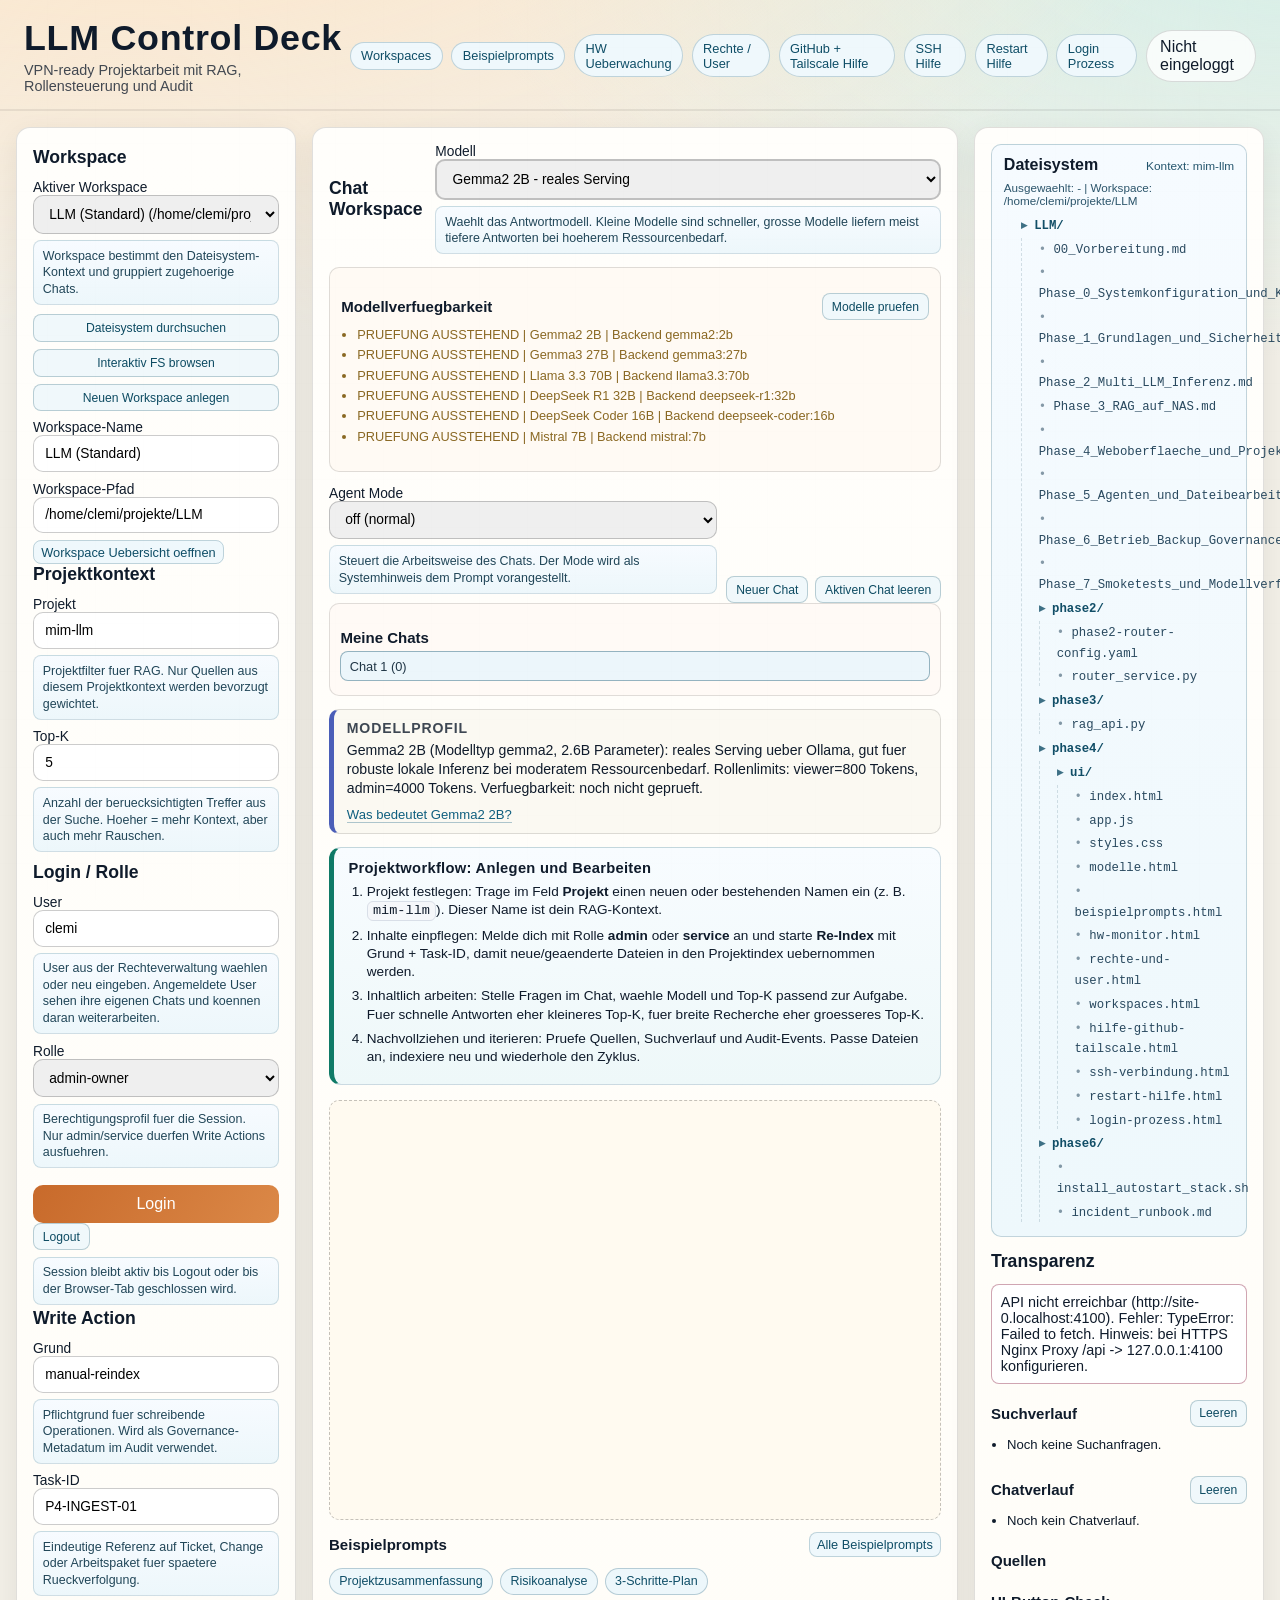
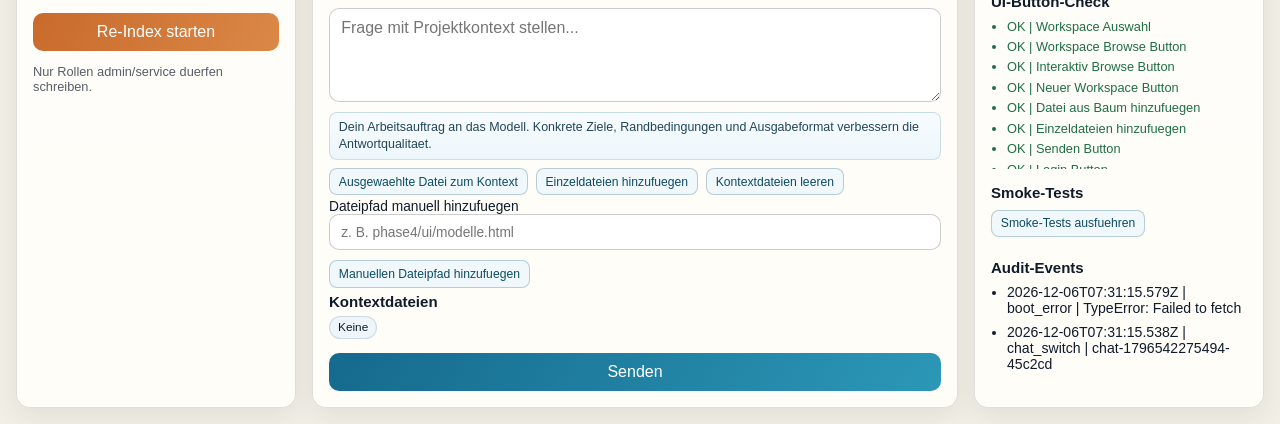
==== phase4/ui/index.html @ f9fbb041 "Add live model availability UI, alternatives, and phase7 smoke tests" ====
<!doctype html>
<html lang="de">
<head>
  <meta charset="UTF-8" />
  <meta name="viewport" content="width=device-width, initial-scale=1.0" />
  <title>LLM Control Deck</title>
  <link rel="stylesheet" href="styles.css" />
</head>
<body>
  <div class="bg"></div>
  <header class="topbar">
    <div>
      <h1>LLM Control Deck</h1>
      <p class="subtitle">VPN-ready Projektarbeit mit RAG, Rollensteuerung und Audit</p>
    </div>
    <div class="topbarActions">
      <a class="topLink" href="workspaces.html" target="_blank" rel="noopener noreferrer">Workspaces</a>
      <a class="topLink" href="beispielprompts.html" target="_blank" rel="noopener noreferrer">Beispielprompts</a>
      <a class="topLink" href="hw-monitor.html" target="_blank" rel="noopener noreferrer">HW Ueberwachung</a>
      <a class="topLink" href="rechte-und-user.html" target="_blank" rel="noopener noreferrer">Rechte / User</a>
      <a class="topLink" href="hilfe-github-tailscale.html" target="_blank" rel="noopener noreferrer">GitHub + Tailscale Hilfe</a>
      <a class="topLink" href="ssh-verbindung.html" target="_blank" rel="noopener noreferrer">SSH Hilfe</a>
      <a class="topLink" href="restart-hilfe.html" target="_blank" rel="noopener noreferrer">Restart Hilfe</a>
      <a class="topLink" href="login-prozess.html" target="_blank" rel="noopener noreferrer">Login Prozess</a>
      <div id="sessionBadge" class="badge">Nicht eingeloggt</div>
    </div>
  </header>

  <main class="layout">
    <aside class="panel nav">
      <h2>Workspace</h2>
      <label>Aktiver Workspace
        <select id="workspaceSelect"></select>
        <p class="fieldHelp">Workspace bestimmt den Dateisystem-Kontext und gruppiert zugehoerige Chats.</p>
      </label>
      <div class="workspaceTools">
        <button id="browseWorkspaceBtn" class="ghostBtn" type="button">Dateisystem durchsuchen</button>
        <button id="browseWorkspaceInteractiveBtn" class="ghostBtn" type="button">Interaktiv FS browsen</button>
        <button id="newWorkspaceBtn" class="ghostBtn" type="button">Neuen Workspace anlegen</button>
      </div>
      <label>Workspace-Name
        <input id="workspaceNameInput" placeholder="z. B. LLM Projekt A" />
      </label>
      <label>Workspace-Pfad
        <input id="workspacePathInput" placeholder="z. B. /home/clemi/projekte/LLM" />
      </label>
      <input id="workspaceDirInput" type="file" webkitdirectory directory multiple hidden />
      <a class="topLink inline" href="workspaces.html" target="_blank" rel="noopener noreferrer">Workspace Uebersicht oeffnen</a>

      <h2>Projektkontext</h2>
      <label>Projekt
        <input id="projectInput" value="mim-llm" />
        <p class="fieldHelp">Projektfilter fuer RAG. Nur Quellen aus diesem Projektkontext werden bevorzugt gewichtet.</p>
      </label>
      <label>Top-K
        <input id="topKInput" type="number" min="1" max="20" value="5" />
        <p class="fieldHelp">Anzahl der beruecksichtigten Treffer aus der Suche. Hoeher = mehr Kontext, aber auch mehr Rauschen.</p>
      </label>

      <h2>Login / Rolle</h2>
      <label>User
        <input id="userInput" list="userSuggestions" placeholder="z. B. clemi" value="clemi" />
        <datalist id="userSuggestions"></datalist>
        <p class="fieldHelp">User aus der Rechteverwaltung waehlen oder neu eingeben. Angemeldete User sehen ihre eigenen Chats und koennen daran weiterarbeiten.</p>
      </label>
      <label>Rolle
        <select id="roleInput">
          <option value="admin">admin-owner</option>
          <option value="service">service-context</option>
          <option value="reviewer">review-only</option>
        </select>
        <p class="fieldHelp">Berechtigungsprofil fuer die Session. Nur admin/service duerfen Write Actions ausfuehren.</p>
      </label>
      <button id="loginBtn">Login</button>
      <button id="logoutBtn" class="ghostBtn" type="button">Logout</button>
      <p class="fieldHelp">Session bleibt aktiv bis Logout oder bis der Browser-Tab geschlossen wird.</p>

      <h2>Write Action</h2>
      <label>Grund
        <input id="reasonInput" placeholder="Warum wird geschrieben?" value="manual-reindex" />
        <p class="fieldHelp">Pflichtgrund fuer schreibende Operationen. Wird als Governance-Metadatum im Audit verwendet.</p>
      </label>
      <label>Task-ID
        <input id="taskInput" placeholder="z. B. P4-INGEST-01" value="P4-INGEST-01" />
        <p class="fieldHelp">Eindeutige Referenz auf Ticket, Change oder Arbeitspaket fuer spaetere Rueckverfolgung.</p>
      </label>
      <button id="reindexBtn">Re-Index starten</button>
      <p class="hint">Nur Rollen admin/service duerfen schreiben.</p>
    </aside>

    <section class="panel chat">
      <div class="chatHead">
        <h2>Chat Workspace</h2>
        <label>Modell
          <select id="modelInput">
            <option value="gemma2-2b">Gemma2 2B - reales Serving</option>
            <option value="gemma3-27b">Gemma3 27B - komplexes Reasoning</option>
            <option value="llama3.3-70b">Llama 3.3 70B - grossmodell</option>
            <option value="deepseek-r1-32b">DeepSeek R1 32B - reasoning</option>
            <option value="deepseek-coder-16b">DeepSeek Coder 16B - coding</option>
            <option value="mistral-7b">Mistral 7B - schnell universal</option>
          </select>
          <p class="fieldHelp">Waehlt das Antwortmodell. Kleine Modelle sind schneller, grosse Modelle liefern meist tiefere Antworten bei hoeherem Ressourcenbedarf.</p>
        </label>
      </div>

      <section class="modelAvailability" aria-label="Modellverfuegbarkeit">
        <div class="historyHead">
          <h3>Modellverfuegbarkeit</h3>
          <button id="checkModelsBtn" class="ghostBtn" type="button">Modelle pruefen</button>
        </div>
        <ul id="modelHealthList" class="healthList"></ul>
      </section>

      <div class="chatControlGrid">
        <label>Agent Mode
          <select id="agentModeInput">
            <option value="off">off (normal)</option>
            <option value="planner">planner (strukturierte Plaene)</option>
            <option value="coder">coder (Codefokus)</option>
            <option value="reviewer">reviewer (Risiken und Checks)</option>
          </select>
          <p class="fieldHelp">Steuert die Arbeitsweise des Chats. Der Mode wird als Systemhinweis dem Prompt vorangestellt.</p>
        </label>
        <div class="chatSessionTools">
          <button id="newChatBtn" class="ghostBtn" type="button">Neuer Chat</button>
          <button id="clearActiveChatBtn" class="ghostBtn" type="button">Aktiven Chat leeren</button>
        </div>
      </div>

      <section class="chatSessionsPanel" aria-label="Chats">
        <div class="historyHead">
          <h3>Meine Chats</h3>
        </div>
        <ul id="chatSessionsList" class="chatSessions"></ul>
      </section>

      <section id="modelInfo" class="modelInfo gemma2" aria-live="polite">
        <h3>Modellprofil</h3>
        <p id="modelDesc"></p>
        <a id="modelExplainLink" class="modelLink" href="modelle.html#gemma2-2b" target="_blank" rel="noopener noreferrer">Was bedeutet dieses Modell?</a>
      </section>

      <section class="workflowGuide" aria-label="Projektworkflow">
        <h3>Projektworkflow: Anlegen und Bearbeiten</h3>
        <ol>
          <li>
            Projekt festlegen: Trage im Feld <strong>Projekt</strong> einen neuen oder bestehenden Namen ein (z. B. <span class="monoInline">mim-llm</span>). Dieser Name ist dein RAG-Kontext.
          </li>
          <li>
            Inhalte einpflegen: Melde dich mit Rolle <strong>admin</strong> oder <strong>service</strong> an und starte <strong>Re-Index</strong> mit Grund + Task-ID, damit neue/geaenderte Dateien in den Projektindex uebernommen werden.
          </li>
          <li>
            Inhaltlich arbeiten: Stelle Fragen im Chat, waehle Modell und Top-K passend zur Aufgabe. Fuer schnelle Antworten eher kleineres Top-K, fuer breite Recherche eher groesseres Top-K.
          </li>
          <li>
            Nachvollziehen und iterieren: Pruefe Quellen, Suchverlauf und Audit-Events. Passe Dateien an, indexiere neu und wiederhole den Zyklus.
          </li>
        </ol>
      </section>

      <div id="messages" class="messages"></div>

      <div class="promptExamplesHead">
        <h3>Beispielprompts</h3>
        <a class="topLink inline" href="beispielprompts.html" target="_blank" rel="noopener noreferrer">Alle Beispielprompts</a>
      </div>

      <div class="promptExamples" aria-label="Beispielprompts">
        <button class="promptChip" type="button" data-prompt="Fasse die wichtigsten Punkte im Projekt mim-llm in 5 Stichpunkten zusammen.">Projektzusammenfassung</button>
        <button class="promptChip" type="button" data-prompt="Welche Risiken siehst du im aktuellen Setup und was sollte zuerst gehaertet werden?">Risikoanalyse</button>
        <button class="promptChip" type="button" data-prompt="Erstelle einen konkreten 3-Schritte-Plan fuer die naechste Umsetzungsetappe.">3-Schritte-Plan</button>
      </div>

      <div class="composer">
        <textarea id="promptInput" rows="4" placeholder="Frage mit Projektkontext stellen..."></textarea>
        <p class="fieldHelp">Dein Arbeitsauftrag an das Modell. Konkrete Ziele, Randbedingungen und Ausgabeformat verbessern die Antwortqualitaet.</p>
        <div class="contextTools">
          <button id="addSelectedFileBtn" class="ghostBtn" type="button">Ausgewaehlte Datei zum Kontext</button>
          <button id="addLocalFilesBtn" class="ghostBtn" type="button">Einzeldateien hinzufuegen</button>
          <button id="clearContextFilesBtn" class="ghostBtn" type="button">Kontextdateien leeren</button>
        </div>
        <label>Dateipfad manuell hinzufuegen
          <input id="manualContextPathInput" placeholder="z. B. phase4/ui/modelle.html" />
        </label>
        <button id="addManualContextPathBtn" class="ghostBtn" type="button">Manuellen Dateipfad hinzufuegen</button>
        <input id="contextFileInput" type="file" multiple hidden />
        <div class="contextFilesWrap">
          <h3>Kontextdateien</h3>
          <ul id="contextFilesList" class="contextFiles"></ul>
        </div>
        <button id="sendBtn">Senden</button>
      </div>
    </section>

    <aside class="panel transparency">
      <section class="fsPanel" aria-label="Dateisystemstruktur">
        <div class="fsHead">
          <h2>Dateisystem</h2>
          <p id="fsProjectLabel" class="fsProjectLabel">Kontext: mim-llm</p>
        </div>
        <p id="fsSelectedPath" class="fsSelectedPath">Ausgewaehlt: -</p>
        <ul id="fsTree" class="fsTree"></ul>
      </section>

      <h2>Transparenz</h2>
      <div id="statusBox" class="status">Bereit</div>

      <div class="historyHead">
        <h3>Suchverlauf</h3>
        <button id="clearHistoryBtn" class="ghostBtn" type="button">Leeren</button>
      </div>
      <ul id="historyList" class="history"></ul>

      <div class="historyHead">
        <h3>Chatverlauf</h3>
        <button id="clearChatHistoryBtn" class="ghostBtn" type="button">Leeren</button>
      </div>
      <ul id="chatHistoryList" class="history"></ul>

      <h3>Quellen</h3>
      <ul id="sourcesList" class="sources"></ul>
      <h3>UI-Button-Check</h3>
      <ul id="uiHealthList" class="healthList"></ul>
      <h3>Smoke-Tests</h3>
      <button id="runSmokeTestsBtn" class="ghostBtn" type="button">Smoke-Tests ausfuehren</button>
      <ul id="smokeTestList" class="healthList"></ul>
      <h3>Audit-Events</h3>
      <ul id="auditList" class="audit"></ul>
    </aside>
  </main>

  <script src="app.js"></script>
</body>
</html>
---- phase4/ui/styles.css ----
:root {
  --ink: #0f1b2b;
  --paper: #f2efe7;
  --panel: #fffdf8;
  --accent: #c86a2b;
  --accent-2: #2b7a62;
  --warn: #8b1e3f;
  --focus: #26759f;
}
* { box-sizing: border-box; }
body {
  margin: 0;
  font-family: "Space Grotesk", "IBM Plex Sans", "Segoe UI", sans-serif;
  color: var(--ink);
  background: radial-gradient(1100px 540px at 10% -10%, #ffe5c6, transparent),
              radial-gradient(820px 440px at 100% -4%, #d5efe8, transparent),
              var(--paper);
}
.bg {
  position: fixed;
  inset: 0;
  pointer-events: none;
  opacity: 0.32;
  background-image:
    linear-gradient(90deg, transparent 0, transparent 47px, #00000008 48px),
    linear-gradient(transparent 0, transparent 47px, #00000008 48px);
  background-size: 48px 48px;
}
.topbar {
  display: flex;
  justify-content: space-between;
  align-items: center;
  padding: 1.1rem 1.5rem .95rem;
  border-bottom: 2px solid #00000012;
}
.topbar h1 {
  margin: 0;
  font-weight: 800;
  letter-spacing: 0.02em;
  font-size: clamp(1.6rem, 2.8vw, 2.25rem);
}
.subtitle {
  margin: .2rem 0 0;
  opacity: .78;
  font-size: .9rem;
}
.badge {
  background: #ffffffc7;
  backdrop-filter: blur(4px);
  border: 1px solid #00000022;
  border-radius: 999px;
  padding: .45rem .85rem;
}
.topbarActions {
  display: flex;
  align-items: center;
  gap: .55rem;
}
.topLink {
  text-decoration: none;
  border: 1px solid #0f4e6738;
  border-radius: 999px;
  padding: .35rem .65rem;
  font-size: .8rem;
  color: #0f4e67;
  background: #eff8fc;
}
.topLink.inline {
  border-radius: 8px;
  padding: .22rem .45rem;
}
.topLink:hover { filter: brightness(1.05); }
.layout {
  display: grid;
  grid-template-columns: 280px 1fr 290px;
  gap: 1rem;
  padding: 1rem;
}
.panel {
  background: linear-gradient(180deg, #fffefb 0%, var(--panel) 90%);
  border: 1px solid #0000001f;
  border-radius: 14px;
  padding: 1rem;
  box-shadow: 0 8px 28px #00000012;
}
h2 { margin-top: .2rem; margin-bottom: .75rem; font-size: 1.1rem; }
h3 { margin-top: .95rem; margin-bottom: .55rem; font-size: .94rem; }
label { display: block; font-size: .86rem; margin-bottom: .6rem; }
.workspaceTools {
  display: flex;
  gap: .45rem;
  flex-wrap: wrap;
  margin: .35rem 0 .55rem;
}
.workspaceTools .ghostBtn {
  flex: 1;
  min-width: 140px;
}
.fieldHelp {
  margin: .38rem 0 0;
  font-size: .78rem;
  line-height: 1.32;
  color: #214658;
  background: linear-gradient(180deg, #f7fbff 0%, #edf7fb 100%);
  border: 1px solid #0f4e672b;
  border-radius: 8px;
  padding: .42rem .55rem;
}
input, select, textarea, button {
  width: 100%;
  padding: .62rem .7rem;
  border: 1px solid #00000033;
  border-radius: 10px;
  font: inherit;
}
button {
  margin-top: .45rem;
  cursor: pointer;
  color: white;
  background: linear-gradient(120deg, var(--accent), #db8847);
  border: 0;
  transition: transform .15s ease, filter .15s ease;
}
button:hover { transform: translateY(-1px); filter: brightness(1.04); }
.chat #sendBtn {
  background: linear-gradient(120deg, #156a8d, #2c97b7);
}
.chat #sendBtn:hover { filter: brightness(1.06); }

input:focus, select:focus, textarea:focus {
  border-color: var(--focus);
  outline: 2px solid #26759f2a;
}

.hint { font-size: .8rem; opacity: .7; }
.chatHead { display: flex; align-items: center; justify-content: space-between; gap: .8rem; }
.chatControlGrid {
  display: grid;
  grid-template-columns: 1fr auto;
  gap: .6rem;
  align-items: end;
}
.chatSessionTools {
  display: flex;
  gap: .45rem;
}
.chatSessionTools .ghostBtn {
  margin: 0;
}
.chatSessionsPanel {
  margin-bottom: .8rem;
  padding: .55rem .65rem;
  border: 1px solid #0000001f;
  border-radius: 10px;
  background: #fffaf6;
}
.chatSessions {
  list-style: none;
  margin: 0;
  padding: 0;
  max-height: 120px;
  overflow: auto;
}
.chatSessions li {
  margin: .3rem 0;
}
.chatSessionBtn {
  width: 100%;
  text-align: left;
  margin: 0;
  padding: .42rem .52rem;
  border: 1px solid #00000029;
  border-radius: 8px;
  background: #ffffff;
  color: #203646;
  font-size: .8rem;
}
.chatSessionBtn.active {
  border-color: #0f4e6766;
  background: #ecf6fb;
}
.chatSessionBtn .meta {
  display: inline-block;
  margin-left: .4rem;
  opacity: .7;
}

.modelInfo {
  border-radius: 10px;
  border: 1px solid #0000001f;
  background: #fbf9f2;
  padding: .65rem .8rem;
  margin-bottom: .8rem;
  border-left-width: 5px;
}
.modelInfo h3 {
  margin: 0 0 .3rem;
  font-size: .88rem;
  text-transform: uppercase;
  letter-spacing: .06em;
  opacity: .8;
}
.modelInfo p {
  margin: 0;
  font-size: .88rem;
  line-height: 1.35;
}
.modelLink {
  display: inline-block;
  margin-top: .55rem;
  color: #0f5f7f;
  font-size: .82rem;
  text-decoration: none;
  border-bottom: 1px solid #0f5f7f55;
}
.modelLink:hover { filter: brightness(1.1); }
.modelInfo.gemma2 { border-left-color: #4a5eb8; }
.modelInfo.gemma3 { border-left-color: #0f7a67; }
.modelInfo.llama33 { border-left-color: #a8561f; }
.modelInfo.deepseekr1 { border-left-color: #8a2c6f; }
.modelInfo.deepseekcoder { border-left-color: #145a8d; }
.modelInfo.mistral7b { border-left-color: #1f7d4f; }

.modelAvailability {
  margin: .2rem 0 .85rem;
  padding: .55rem .7rem;
  border: 1px solid #00000020;
  border-radius: 10px;
  background: #fffaf4;
}

#modelInput.modelSelectable {
  border-width: 2px;
}

#modelInput.modelSelectable.modelOk {
  border-color: #1f6e44;
  background: #eef8f1;
}

#modelInput.modelSelectable.modelWarn {
  border-color: #8b1e3f;
  background: #fff3f6;
}

.workflowGuide {
  margin: 0 auto .9rem;
  max-width: 780px;
  border: 1px solid #0f4e6730;
  border-left: 5px solid #0f7a67;
  border-radius: 12px;
  background: linear-gradient(180deg, #f8fcff 0%, #eef8f9 100%);
  padding: .75rem .9rem;
}
.workflowGuide h3 {
  margin: 0 0 .45rem;
  font-size: .92rem;
  letter-spacing: .02em;
}
.workflowGuide ol {
  margin: 0;
  padding-left: 1.15rem;
}
.workflowGuide li {
  margin-bottom: .38rem;
  line-height: 1.34;
  font-size: .85rem;
}
.monoInline {
  font-family: "IBM Plex Mono", Consolas, monospace;
  background: #f5f7fa;
  border: 1px solid #d9dfe8;
  border-radius: 6px;
  padding: .08rem .32rem;
}

.messages {
  min-height: 420px;
  max-height: 60vh;
  overflow: auto;
  border: 1px dashed #0000003a;
  border-radius: 10px;
  padding: .7rem;
  background: #fffaf0;
}
.promptExamples {
  margin-top: .7rem;
  display: flex;
  flex-wrap: wrap;
  gap: .45rem;
}
.promptExamplesHead {
  margin-top: .8rem;
  display: flex;
  align-items: center;
  justify-content: space-between;
  gap: .6rem;
}
.promptExamplesHead h3 {
  margin: 0;
}
.promptChip {
  width: auto;
  margin-top: 0;
  padding: .35rem .58rem;
  font-size: .78rem;
  border-radius: 999px;
  color: #0f4e67;
  background: #edf7fb;
  border: 1px solid #0f4e6740;
}
.promptChip:hover {
  transform: translateY(-1px);
  filter: brightness(1.03);
}
.msg { padding: .65rem .75rem; margin-bottom: .6rem; border-radius: 10px; }
.msg.user { background: #f1e4d2; border-left: 4px solid var(--accent); }
.msg.bot { background: #ddf0e7; border-left: 4px solid var(--accent-2); }
.composer { margin-top: .8rem; }
.contextTools {
  display: flex;
  gap: .5rem;
  margin: .5rem 0 .2rem;
}
.contextTools .ghostBtn {
  margin: 0;
}
.contextFilesWrap h3 {
  margin: .35rem 0;
}
.contextFiles {
  list-style: none;
  padding: 0;
  margin: 0 0 .45rem;
  display: flex;
  flex-wrap: wrap;
  gap: .35rem;
}
.contextFiles li {
  background: #eef6fb;
  border: 1px solid #0f4e6729;
  border-radius: 999px;
  padding: .22rem .5rem;
  font-size: .74rem;
  display: inline-flex;
  align-items: center;
  gap: .4rem;
}
.contextRemove {
  border: 0;
  background: transparent;
  color: #8b1e3f;
  font-size: .9rem;
  line-height: 1;
  cursor: pointer;
  padding: 0;
  width: auto;
}
.status { font-size: .9rem; padding: .55rem; border-radius: 8px; background: #fff; border: 1px solid #00000022; }
.fsPanel {
  margin-bottom: .9rem;
  padding: .68rem .74rem;
  border: 1px solid #0d4b6238;
  border-radius: 10px;
  background: linear-gradient(180deg, #f6fbff 0%, #eef8fc 100%);
}
.fsHead {
  display: flex;
  justify-content: space-between;
  align-items: baseline;
  gap: .45rem;
}
.fsHead h2 {
  margin: 0;
  font-size: 1rem;
}
.fsProjectLabel {
  margin: 0;
  font-size: .74rem;
  color: #23546c;
}
.fsSelectedPath {
  margin: .42rem 0 .2rem;
  font-size: .73rem;
  color: #2c556b;
}
.fsTree,
.fsTree ul {
  list-style: none;
  margin: .45rem 0 0;
  padding-left: .82rem;
}
.fsTree ul {
  margin-top: .2rem;
  border-left: 1px dashed #2c59722e;
}
.fsTree li {
  margin: .19rem 0;
  padding-left: .24rem;
  line-height: 1.28;
}
.fsNode {
  font-family: "IBM Plex Mono", Consolas, monospace;
  font-size: .77rem;
  cursor: pointer;
}
.fsNode.folder { color: #114e67; font-weight: 600; }
.fsNode.file { color: #29495f; }
.fsNode.selected {
  background: #dff1f7;
  border-radius: 6px;
  padding: .05rem .22rem;
}
.fsNode.folder::before {
  content: '▸ ';
  opacity: .8;
}
.fsNode.file::before {
  content: '• ';
  opacity: .55;
}
.fsTree li.collapsed > ul {
  display: none;
}
.historyHead {
  margin-top: 1rem;
  display: flex;
  justify-content: space-between;
  align-items: center;
  gap: .6rem;
}
.historyHead h3 { margin: 0; }
.ghostBtn {
  width: auto;
  margin-top: 0;
  padding: .36rem .55rem;
  font-size: .76rem;
  color: #0d4b62;
  border: 1px solid #0d4b6240;
  border-radius: 8px;
  background: #f0f8fb;
}
.history {
  margin: .55rem 0 .95rem;
  padding-left: 1rem;
  max-height: 130px;
  overflow: auto;
}
.history li {
  margin-bottom: .45rem;
  font-size: .82rem;
  line-height: 1.3;
}
.sources, .audit { margin: 0; padding-left: 1rem; max-height: 180px; overflow: auto; }
.sources li, .audit li { margin-bottom: .45rem; font-size: .88rem; }
.healthList {
  margin: .4rem 0 .8rem;
  padding-left: 1rem;
  max-height: 150px;
  overflow: auto;
}
.healthList li {
  margin-bottom: .34rem;
  font-size: .8rem;
}
.healthOk {
  color: #1f6e44;
}
.healthWarn {
  color: #8b1e3f;
}

.healthInfo {
  color: #8a6823;
}

@media (max-width: 1100px) {
  .layout {
    grid-template-columns: 1fr;
    grid-template-areas:
      "chat"
      "nav"
      "transparency";
  }
  .chat { grid-area: chat; }
  .nav { grid-area: nav; }
  .transparency { grid-area: transparency; }
  .messages { min-height: 300px; }
  .chatControlGrid { grid-template-columns: 1fr; }
  .chatSessionTools { width: 100%; }
  .contextTools { flex-direction: column; }
}
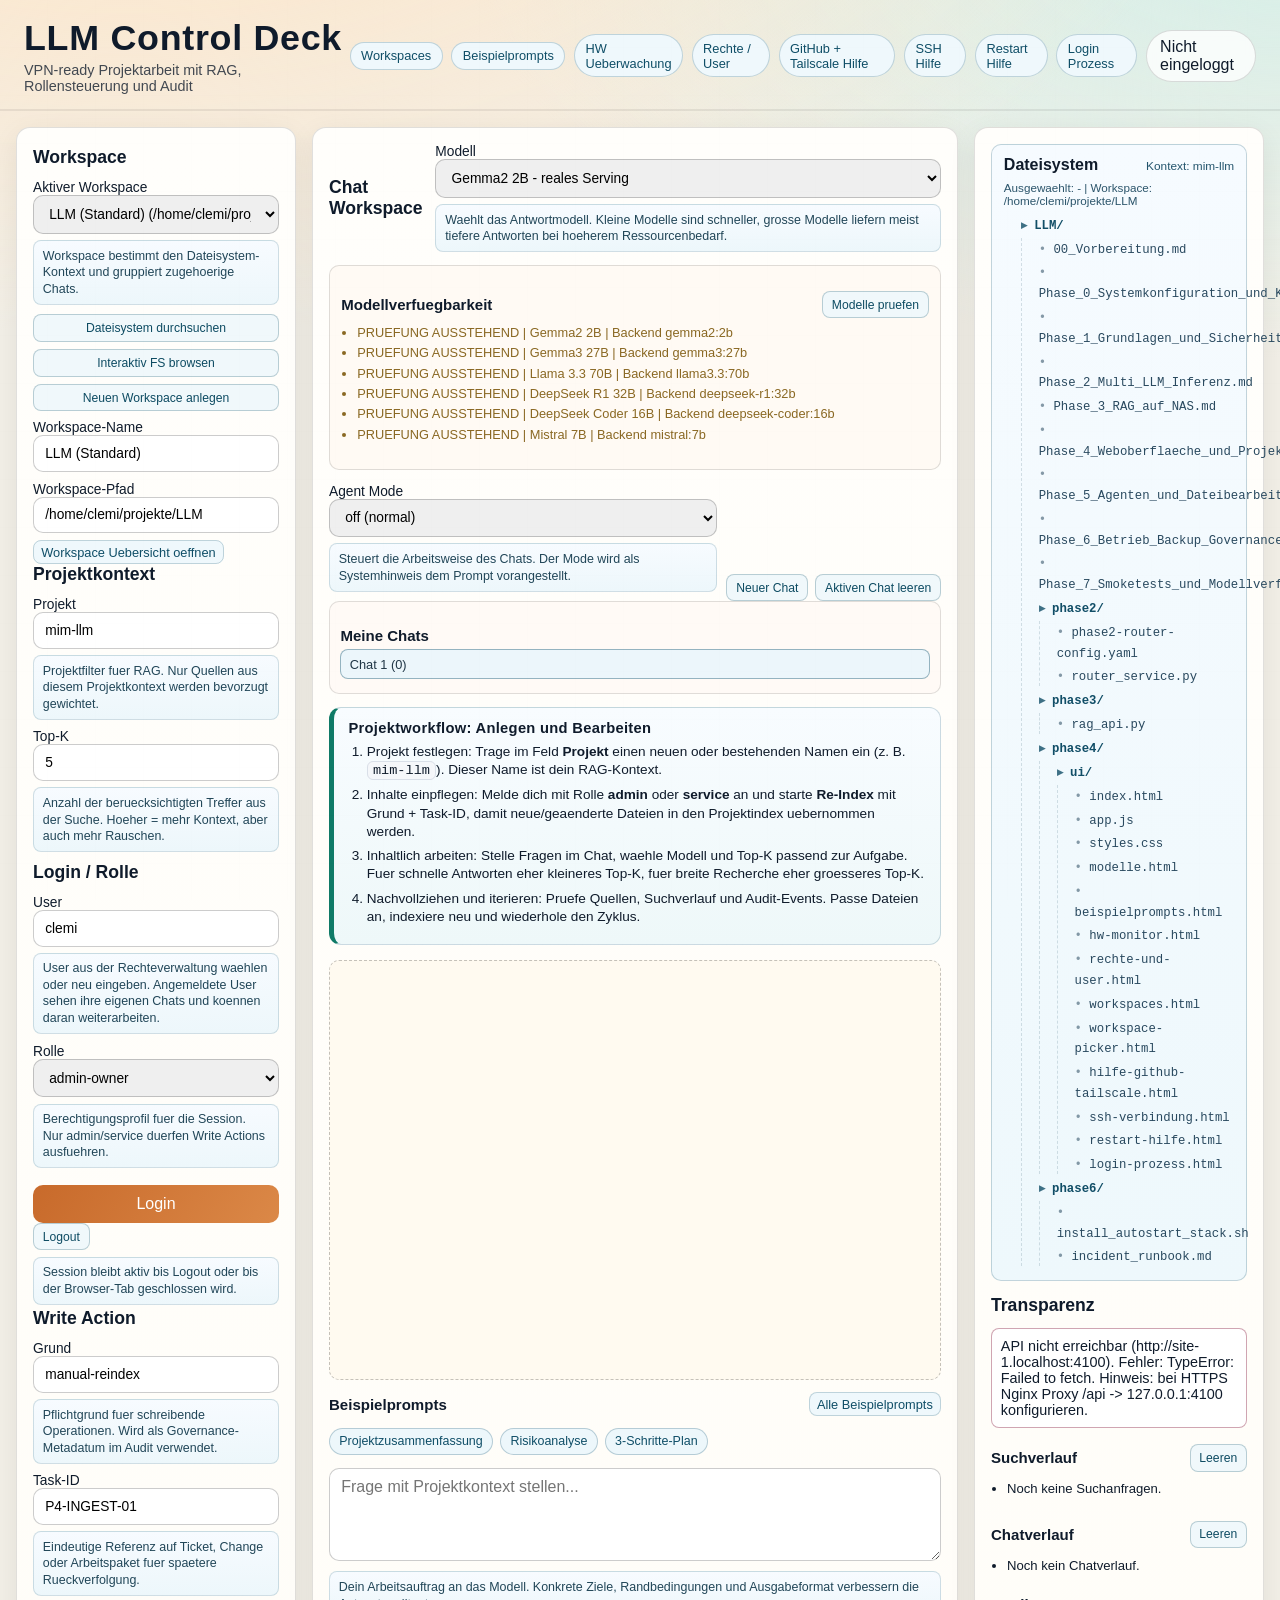
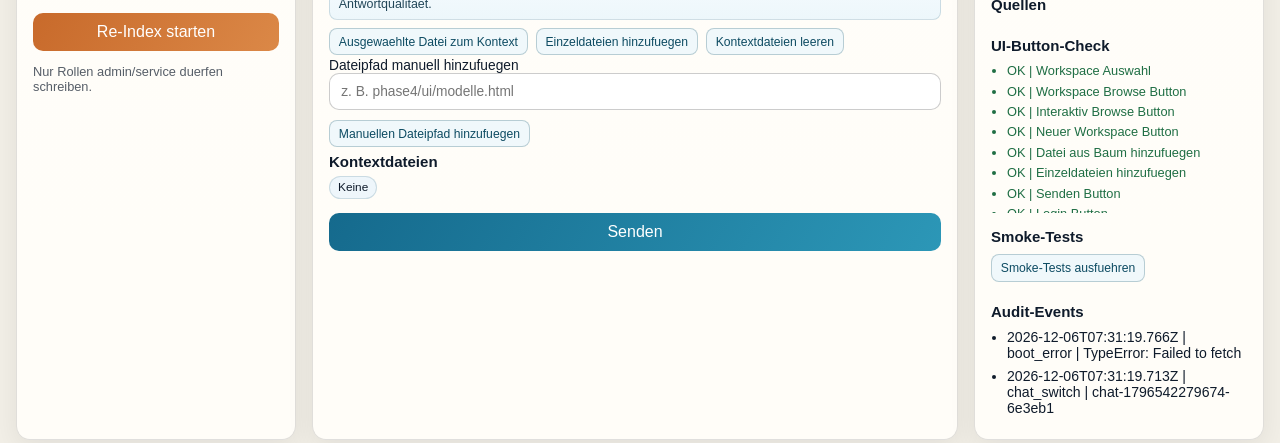
==== commit dd42d30e: "Use popup workspace picker and remove model profile panel" ====
--- a/phase4/ui/index.html
+++ b/phase4/ui/index.html
@@ -135,12 +135,6 @@
         <ul id="chatSessionsList" class="chatSessions"></ul>
       </section>
 
-      <section id="modelInfo" class="modelInfo gemma2" aria-live="polite">
-        <h3>Modellprofil</h3>
-        <p id="modelDesc"></p>
-        <a id="modelExplainLink" class="modelLink" href="modelle.html#gemma2-2b" target="_blank" rel="noopener noreferrer">Was bedeutet dieses Modell?</a>
-      </section>
-
       <section class="workflowGuide" aria-label="Projektworkflow">
         <h3>Projektworkflow: Anlegen und Bearbeiten</h3>
         <ol>
--- a/phase4/ui/styles.css
+++ b/phase4/ui/styles.css
@@ -472,6 +472,17 @@
 
 .healthInfo {
   color: #8a6823;
+}
+
+button.btnTestOk {
+  border: 2px solid #1f6e44 !important;
+  box-shadow: 0 0 0 2px #1f6e4420;
+  background: linear-gradient(120deg, #2f8a56, #45a56c) !important;
+}
+
+button.btnTestFail {
+  border: 2px solid #8b1e3f !important;
+  box-shadow: 0 0 0 2px #8b1e3f20;
 }
 
 @media (max-width: 1100px) {
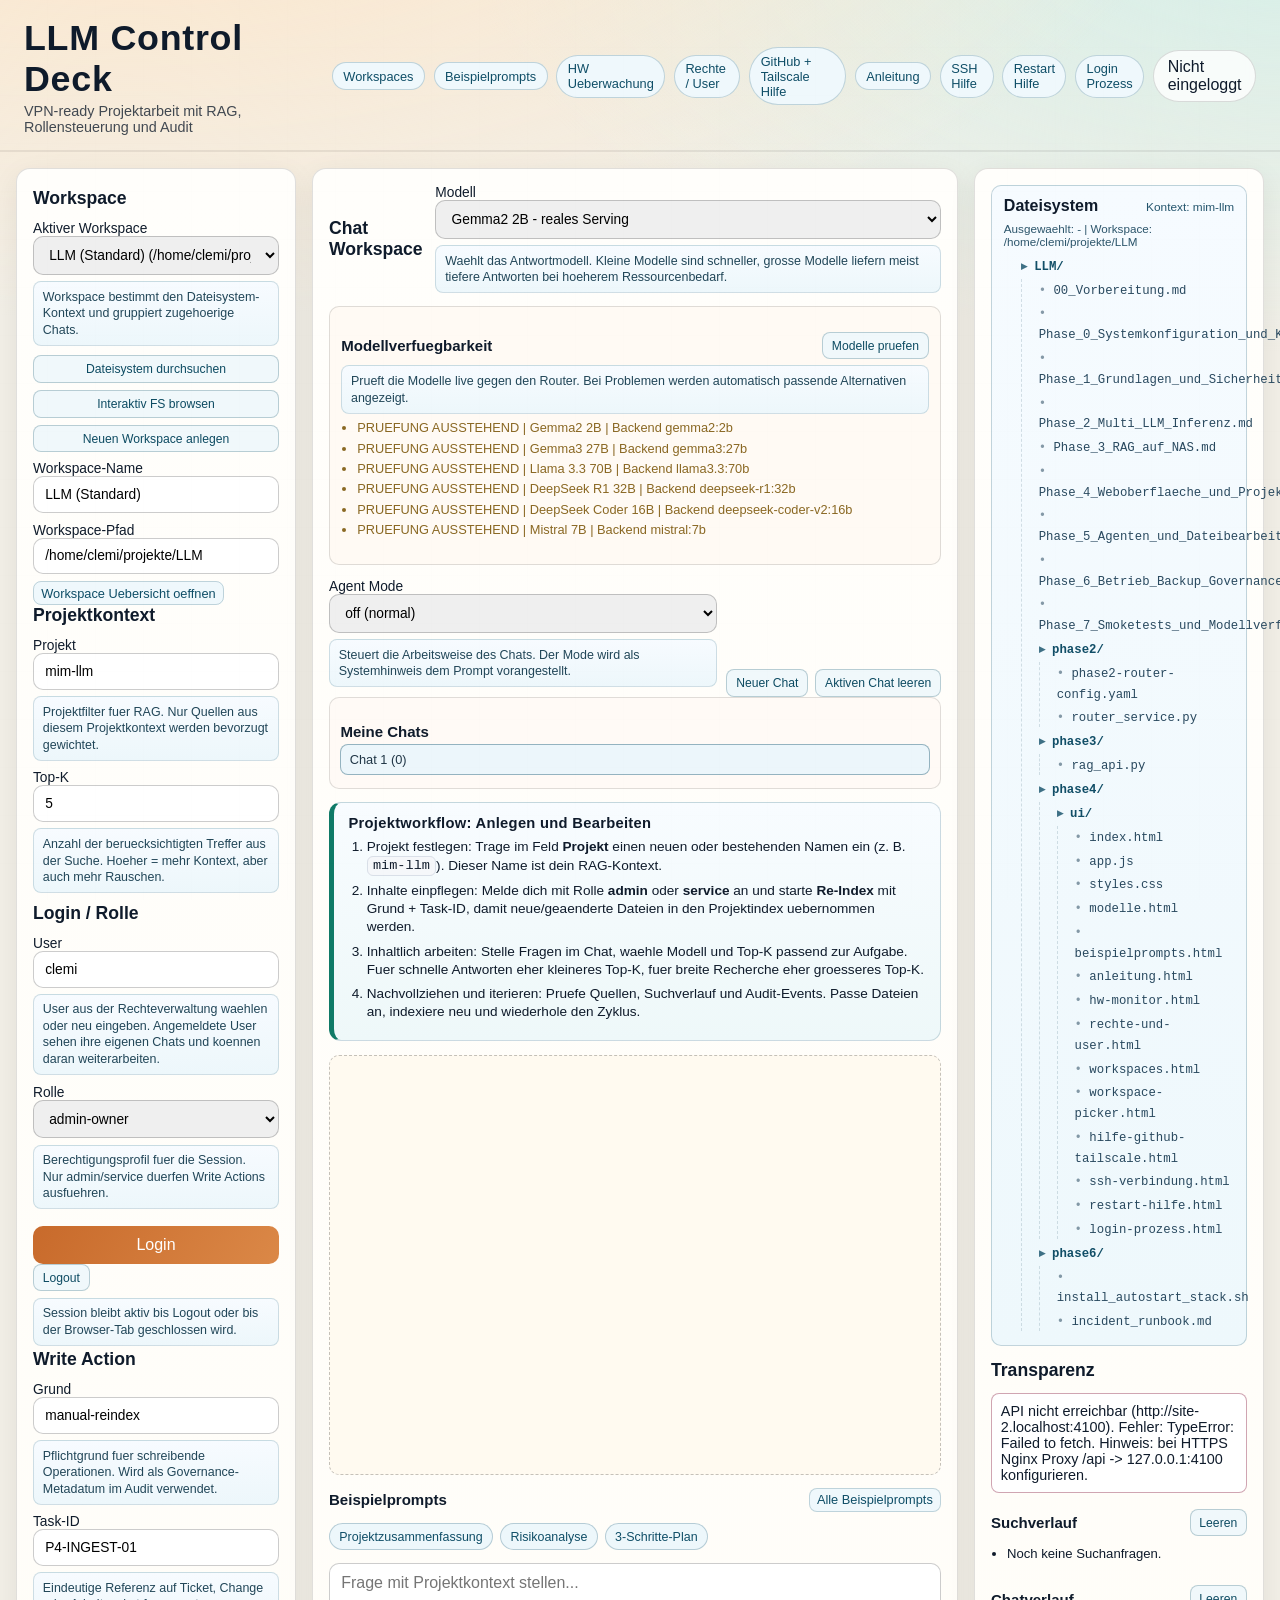
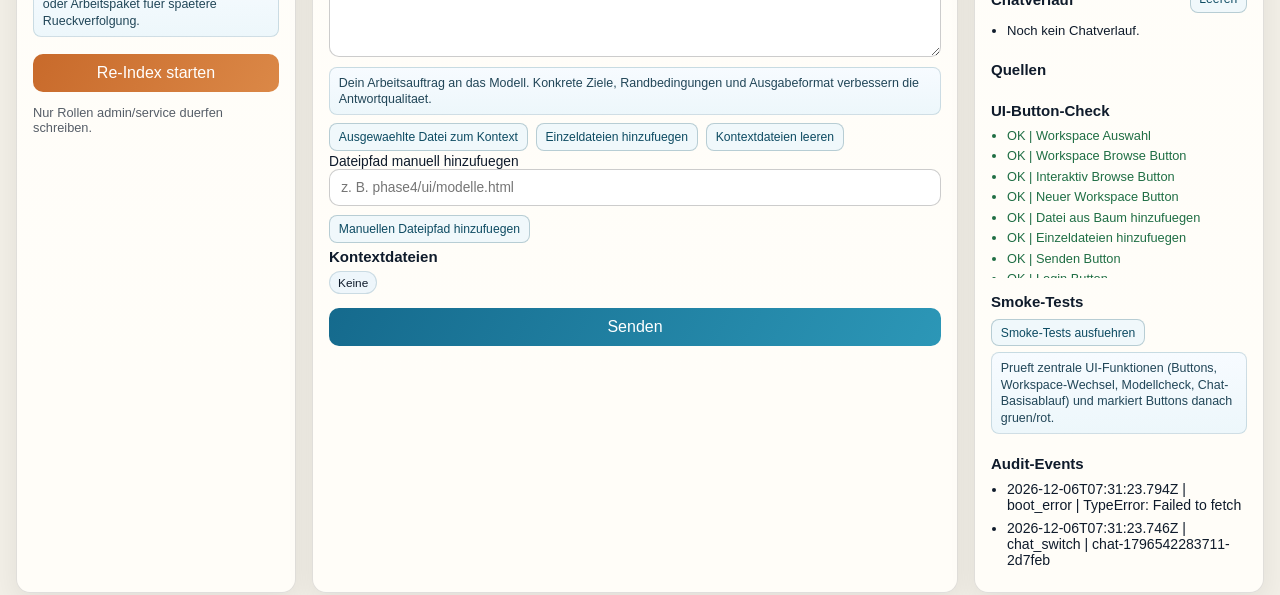
==== commit d5f6e496: "Add guide page and close UI description gaps" ====
--- a/phase4/ui/index.html
+++ b/phase4/ui/index.html
@@ -19,6 +19,7 @@
       <a class="topLink" href="hw-monitor.html" target="_blank" rel="noopener noreferrer">HW Ueberwachung</a>
       <a class="topLink" href="rechte-und-user.html" target="_blank" rel="noopener noreferrer">Rechte / User</a>
       <a class="topLink" href="hilfe-github-tailscale.html" target="_blank" rel="noopener noreferrer">GitHub + Tailscale Hilfe</a>
+      <a class="topLink" href="anleitung.html" target="_blank" rel="noopener noreferrer">Anleitung</a>
       <a class="topLink" href="ssh-verbindung.html" target="_blank" rel="noopener noreferrer">SSH Hilfe</a>
       <a class="topLink" href="restart-hilfe.html" target="_blank" rel="noopener noreferrer">Restart Hilfe</a>
       <a class="topLink" href="login-prozess.html" target="_blank" rel="noopener noreferrer">Login Prozess</a>
@@ -109,6 +110,7 @@
           <h3>Modellverfuegbarkeit</h3>
           <button id="checkModelsBtn" class="ghostBtn" type="button">Modelle pruefen</button>
         </div>
+        <p class="fieldHelp">Prueft die Modelle live gegen den Router. Bei Problemen werden automatisch passende Alternativen angezeigt.</p>
         <ul id="modelHealthList" class="healthList"></ul>
       </section>
 
@@ -218,6 +220,7 @@
       <ul id="uiHealthList" class="healthList"></ul>
       <h3>Smoke-Tests</h3>
       <button id="runSmokeTestsBtn" class="ghostBtn" type="button">Smoke-Tests ausfuehren</button>
+      <p class="fieldHelp">Prueft zentrale UI-Funktionen (Buttons, Workspace-Wechsel, Modellcheck, Chat-Basisablauf) und markiert Buttons danach gruen/rot.</p>
       <ul id="smokeTestList" class="healthList"></ul>
       <h3>Audit-Events</h3>
       <ul id="auditList" class="audit"></ul>
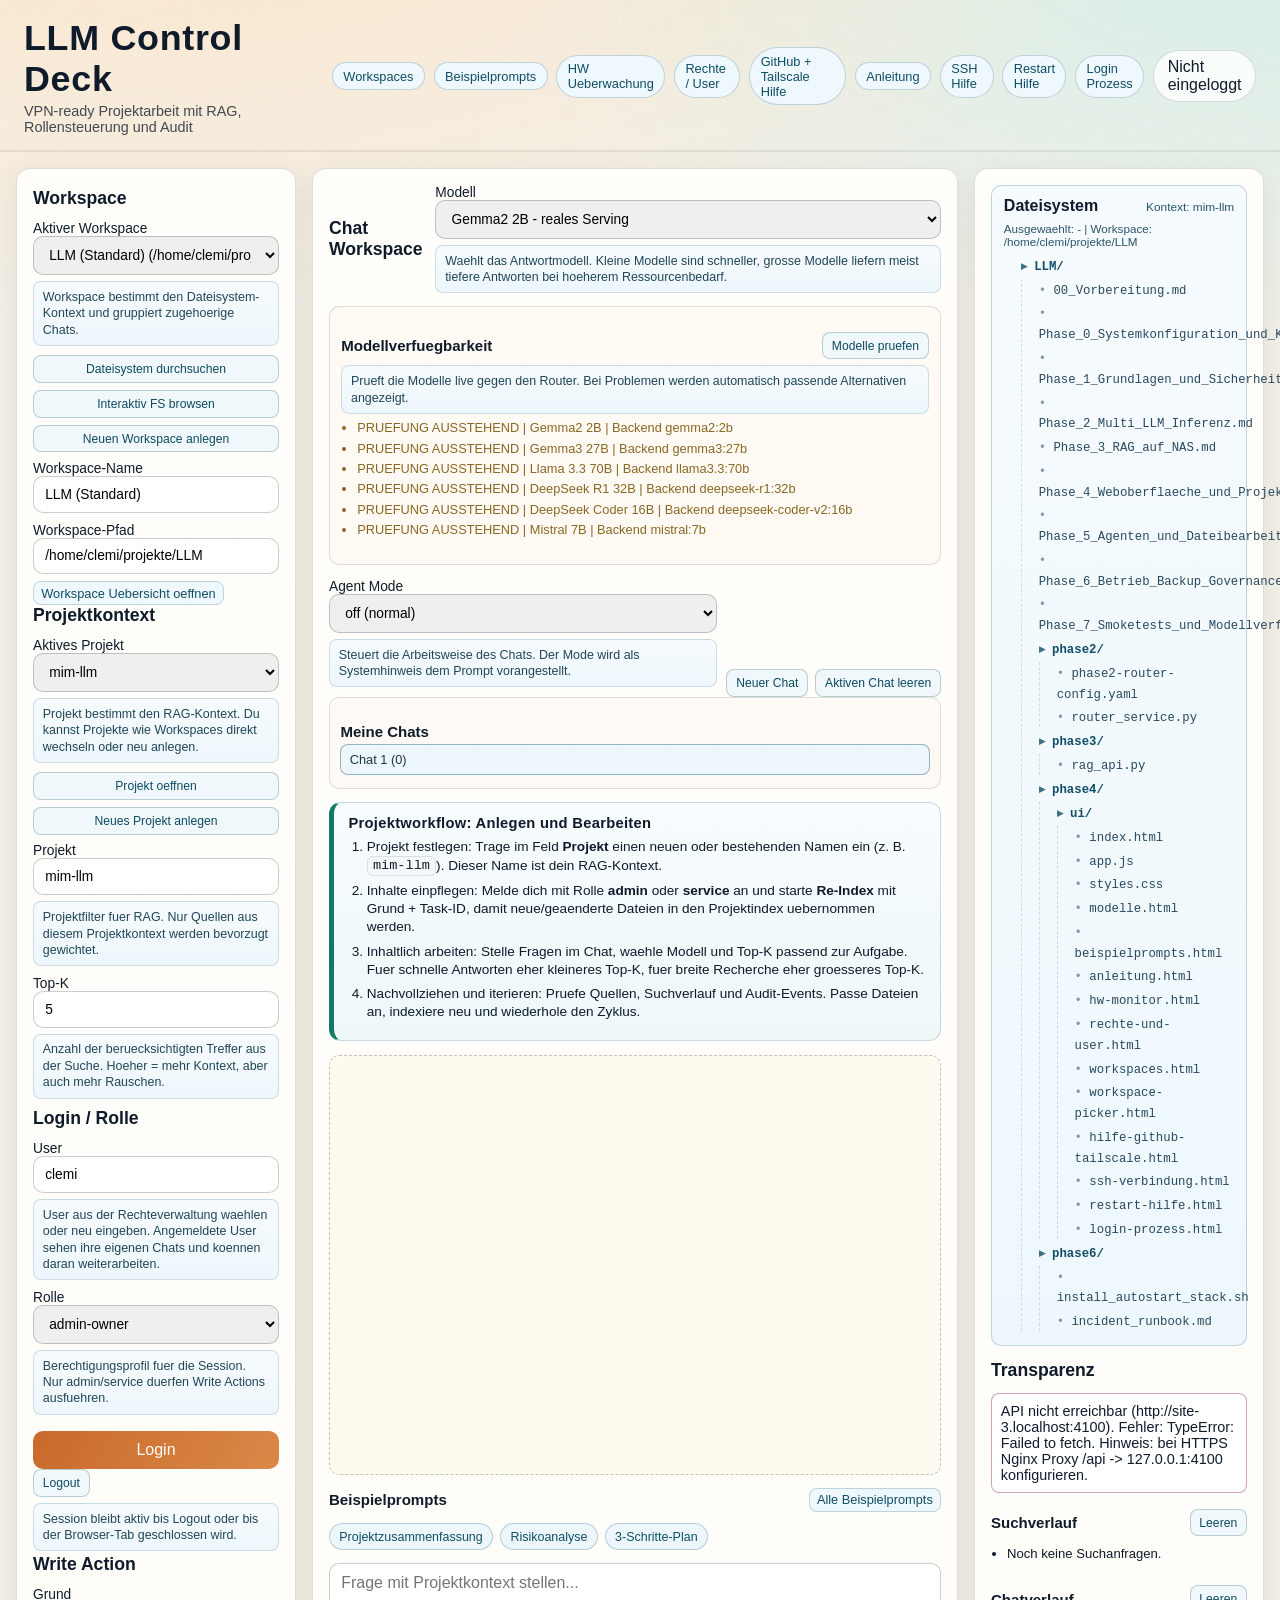
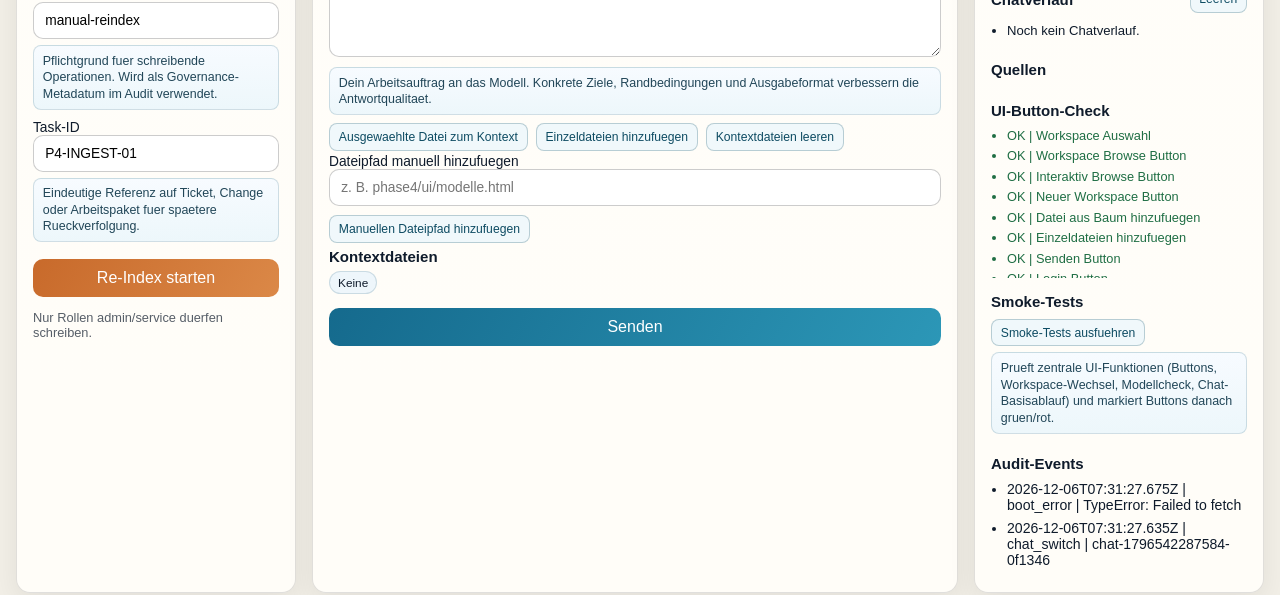
==== commit ff49e6e4: "Add project picker and harden rag router timeout handling" ====
--- a/phase4/ui/index.html
+++ b/phase4/ui/index.html
@@ -49,6 +49,14 @@
       <a class="topLink inline" href="workspaces.html" target="_blank" rel="noopener noreferrer">Workspace Uebersicht oeffnen</a>
 
       <h2>Projektkontext</h2>
+      <label>Aktives Projekt
+        <select id="projectSelect"></select>
+        <p class="fieldHelp">Projekt bestimmt den RAG-Kontext. Du kannst Projekte wie Workspaces direkt wechseln oder neu anlegen.</p>
+      </label>
+      <div class="workspaceTools">
+        <button id="openProjectBtn" class="ghostBtn" type="button">Projekt oeffnen</button>
+        <button id="newProjectBtn" class="ghostBtn" type="button">Neues Projekt anlegen</button>
+      </div>
       <label>Projekt
         <input id="projectInput" value="mim-llm" />
         <p class="fieldHelp">Projektfilter fuer RAG. Nur Quellen aus diesem Projektkontext werden bevorzugt gewichtet.</p>
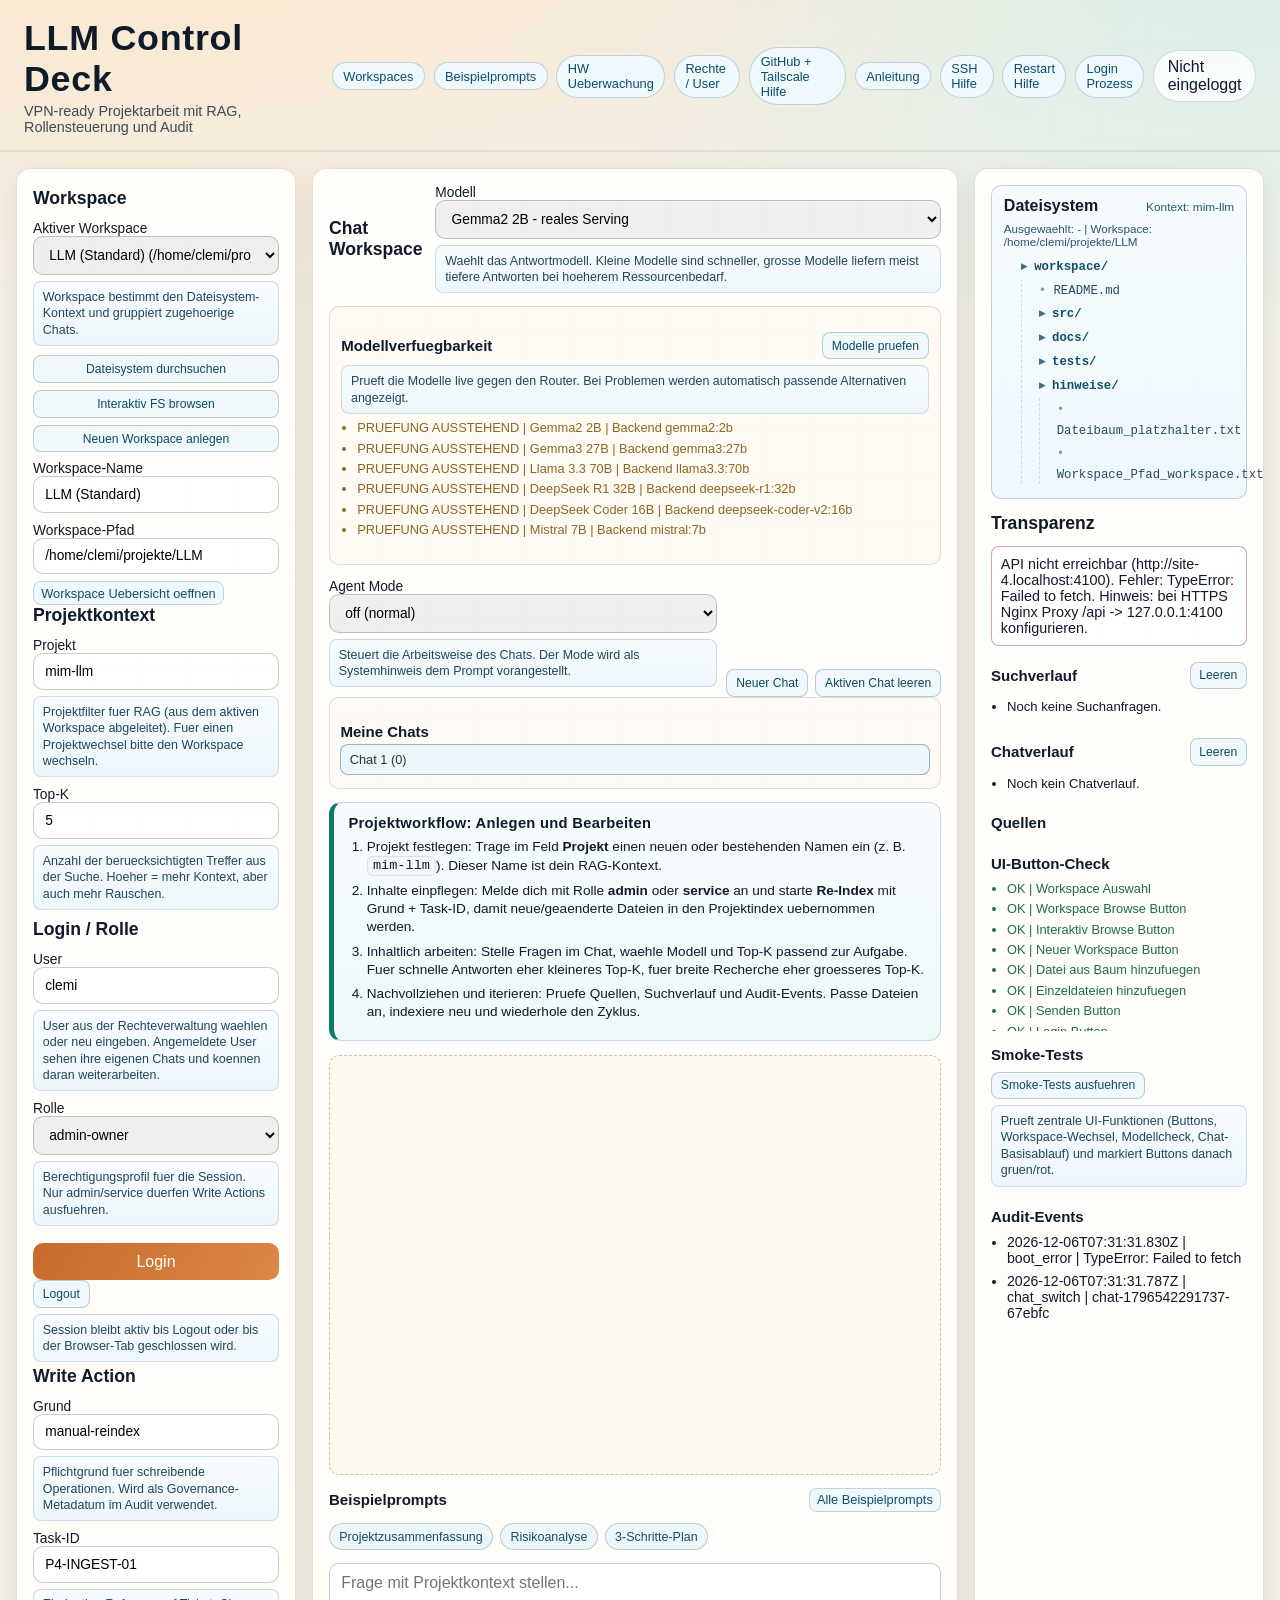
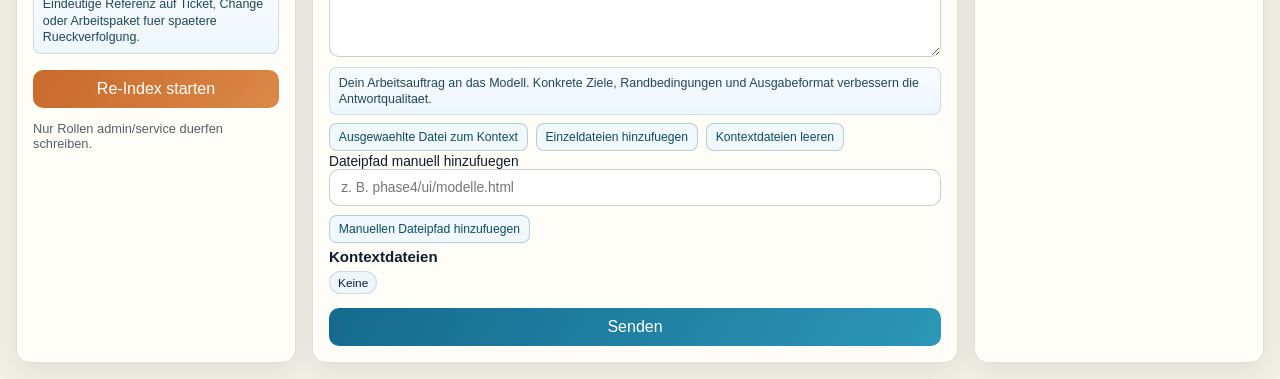
==== commit dabb3d5e: "Keep project workspace-driven and make tree switch per workspace" ====
--- a/phase4/ui/index.html
+++ b/phase4/ui/index.html
@@ -49,17 +49,9 @@
       <a class="topLink inline" href="workspaces.html" target="_blank" rel="noopener noreferrer">Workspace Uebersicht oeffnen</a>
 
       <h2>Projektkontext</h2>
-      <label>Aktives Projekt
-        <select id="projectSelect"></select>
-        <p class="fieldHelp">Projekt bestimmt den RAG-Kontext. Du kannst Projekte wie Workspaces direkt wechseln oder neu anlegen.</p>
-      </label>
-      <div class="workspaceTools">
-        <button id="openProjectBtn" class="ghostBtn" type="button">Projekt oeffnen</button>
-        <button id="newProjectBtn" class="ghostBtn" type="button">Neues Projekt anlegen</button>
-      </div>
       <label>Projekt
-        <input id="projectInput" value="mim-llm" />
-        <p class="fieldHelp">Projektfilter fuer RAG. Nur Quellen aus diesem Projektkontext werden bevorzugt gewichtet.</p>
+        <input id="projectInput" value="mim-llm" readonly />
+        <p class="fieldHelp">Projektfilter fuer RAG (aus dem aktiven Workspace abgeleitet). Fuer einen Projektwechsel bitte den Workspace wechseln.</p>
       </label>
       <label>Top-K
         <input id="topKInput" type="number" min="1" max="20" value="5" />
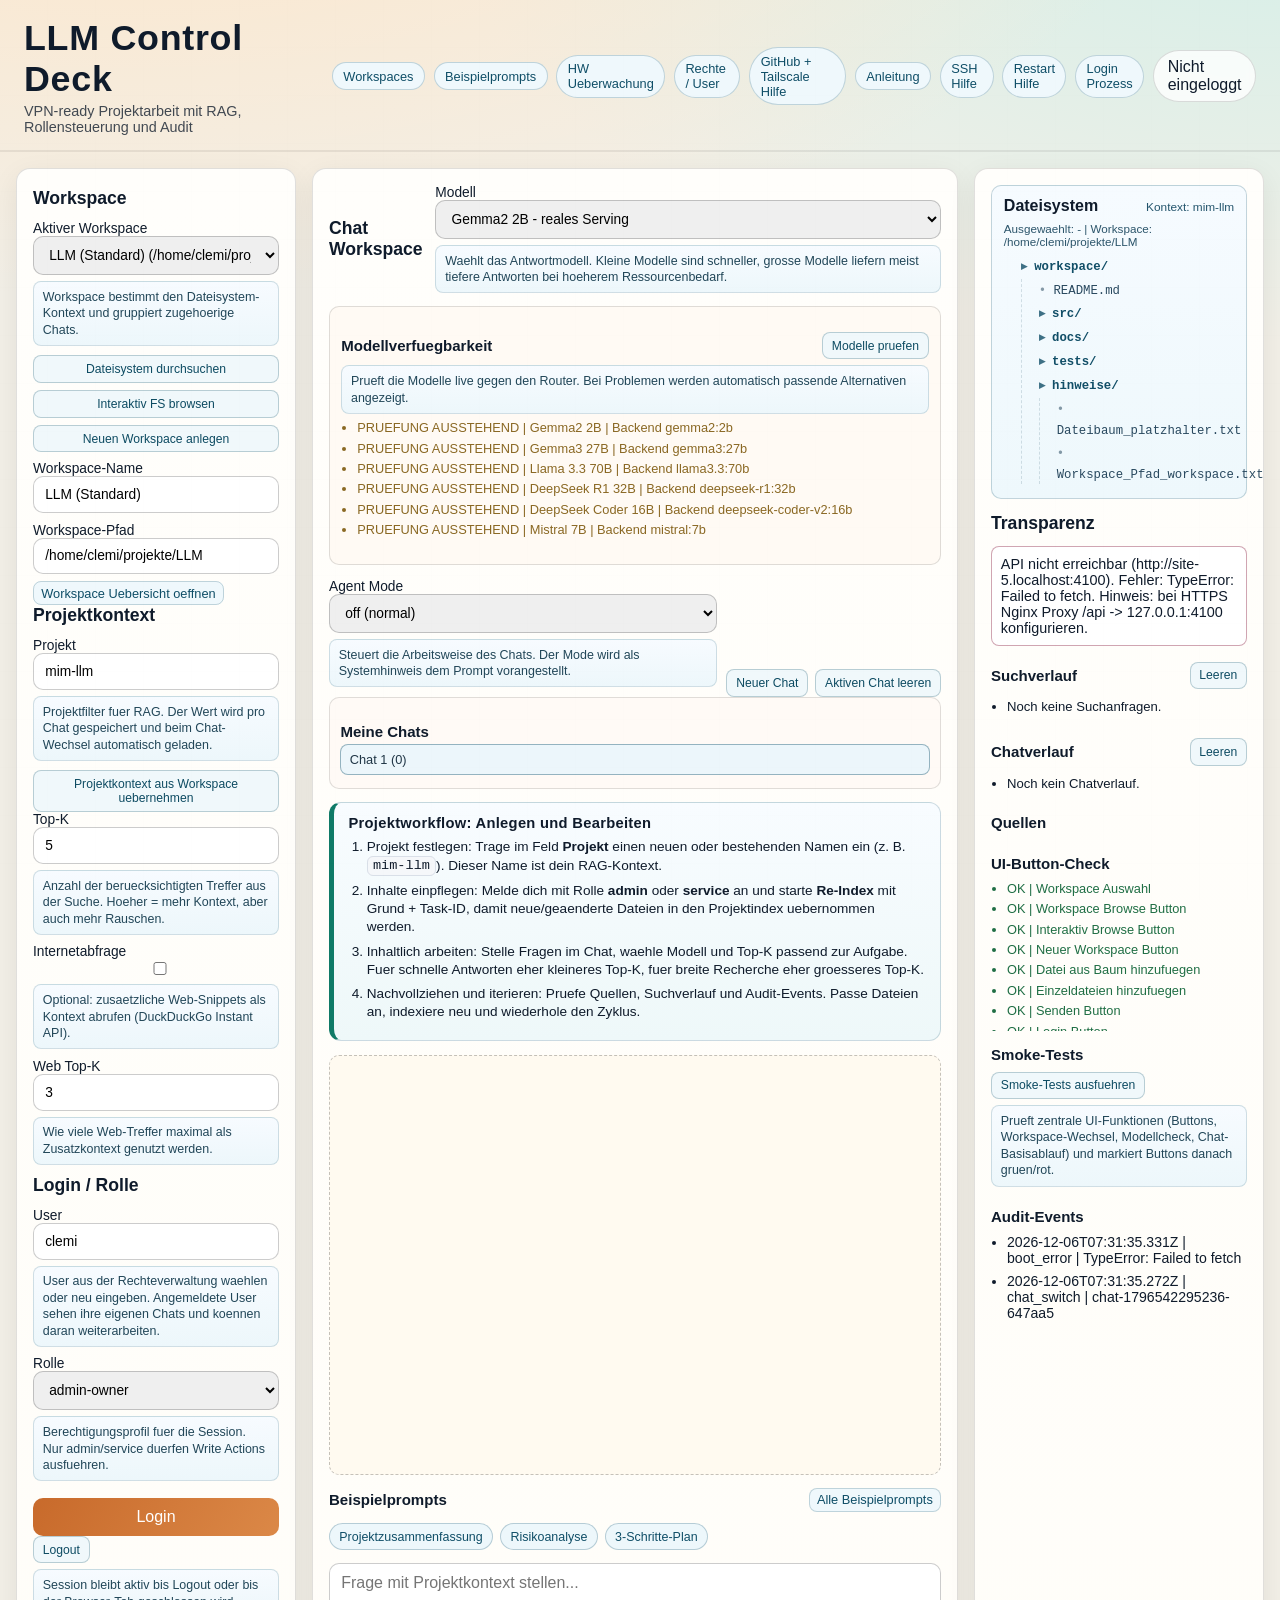
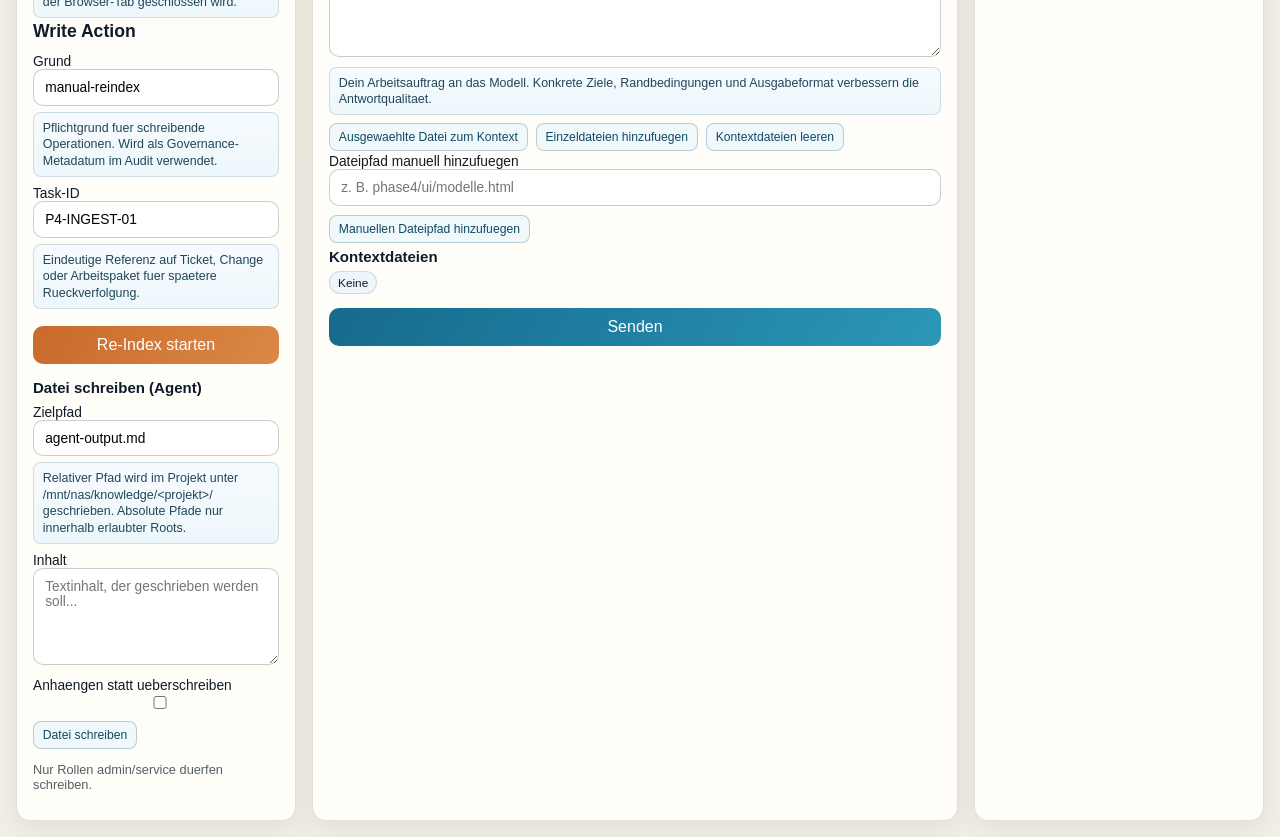
==== commit 857b31cd: "Add agent filesystem write flow and improve answer/source formatting" ====
--- a/phase4/ui/index.html
+++ b/phase4/ui/index.html
@@ -50,12 +50,21 @@
 
       <h2>Projektkontext</h2>
       <label>Projekt
-        <input id="projectInput" value="mim-llm" readonly />
-        <p class="fieldHelp">Projektfilter fuer RAG (aus dem aktiven Workspace abgeleitet). Fuer einen Projektwechsel bitte den Workspace wechseln.</p>
-      </label>
+        <input id="projectInput" value="mim-llm" />
+        <p class="fieldHelp">Projektfilter fuer RAG. Der Wert wird pro Chat gespeichert und beim Chat-Wechsel automatisch geladen.</p>
+      </label>
+      <button id="resetProjectContextBtn" class="ghostBtn" type="button">Projektkontext aus Workspace uebernehmen</button>
       <label>Top-K
         <input id="topKInput" type="number" min="1" max="20" value="5" />
         <p class="fieldHelp">Anzahl der beruecksichtigten Treffer aus der Suche. Hoeher = mehr Kontext, aber auch mehr Rauschen.</p>
+      </label>
+      <label>Internetabfrage
+        <input id="useWebInput" type="checkbox" />
+        <p class="fieldHelp">Optional: zusaetzliche Web-Snippets als Kontext abrufen (DuckDuckGo Instant API).</p>
+      </label>
+      <label>Web Top-K
+        <input id="webTopKInput" type="number" min="1" max="10" value="3" />
+        <p class="fieldHelp">Wie viele Web-Treffer maximal als Zusatzkontext genutzt werden.</p>
       </label>
 
       <h2>Login / Rolle</h2>
@@ -86,6 +95,18 @@
         <p class="fieldHelp">Eindeutige Referenz auf Ticket, Change oder Arbeitspaket fuer spaetere Rueckverfolgung.</p>
       </label>
       <button id="reindexBtn">Re-Index starten</button>
+      <h3>Datei schreiben (Agent)</h3>
+      <label>Zielpfad
+        <input id="fsWritePathInput" placeholder="z. B. notizen/agent-output.md" value="agent-output.md" />
+        <p class="fieldHelp">Relativer Pfad wird im Projekt unter /mnt/nas/knowledge/&lt;projekt&gt;/ geschrieben. Absolute Pfade nur innerhalb erlaubter Roots.</p>
+      </label>
+      <label>Inhalt
+        <textarea id="fsWriteContentInput" rows="5" placeholder="Textinhalt, der geschrieben werden soll..."></textarea>
+      </label>
+      <label>Anhaengen statt ueberschreiben
+        <input id="fsWriteAppendInput" type="checkbox" />
+      </label>
+      <button id="fsWriteBtn" class="ghostBtn" type="button">Datei schreiben</button>
       <p class="hint">Nur Rollen admin/service duerfen schreiben.</p>
     </aside>
 
--- a/phase4/ui/styles.css
+++ b/phase4/ui/styles.css
@@ -316,6 +316,49 @@
 .msg { padding: .65rem .75rem; margin-bottom: .6rem; border-radius: 10px; }
 .msg.user { background: #f1e4d2; border-left: 4px solid var(--accent); }
 .msg.bot { background: #ddf0e7; border-left: 4px solid var(--accent-2); }
+.msg {
+  overflow-wrap: anywhere;
+  word-break: break-word;
+  line-height: 1.45;
+}
+.msg p {
+  margin: 0 0 .55rem;
+}
+.msg p:last-child {
+  margin-bottom: 0;
+}
+.msg ul,
+.msg ol {
+  margin: 0 0 .55rem 1.15rem;
+  padding: 0;
+}
+.msg li {
+  margin: .2rem 0;
+}
+.msg code {
+  font-family: "IBM Plex Mono", Consolas, monospace;
+  font-size: .86em;
+  padding: .08rem .32rem;
+  border-radius: 6px;
+  background: #ffffffb8;
+  border: 1px solid #0000001a;
+}
+.msg pre {
+  margin: 0 0 .6rem;
+  padding: .6rem .68rem;
+  border-radius: 8px;
+  border: 1px solid #00000028;
+  background: #101722;
+  color: #f2f6ff;
+  overflow-x: auto;
+  white-space: pre;
+}
+.msg pre code {
+  border: 0;
+  background: transparent;
+  color: inherit;
+  padding: 0;
+}
 .composer { margin-top: .8rem; }
 .contextTools {
   display: flex;
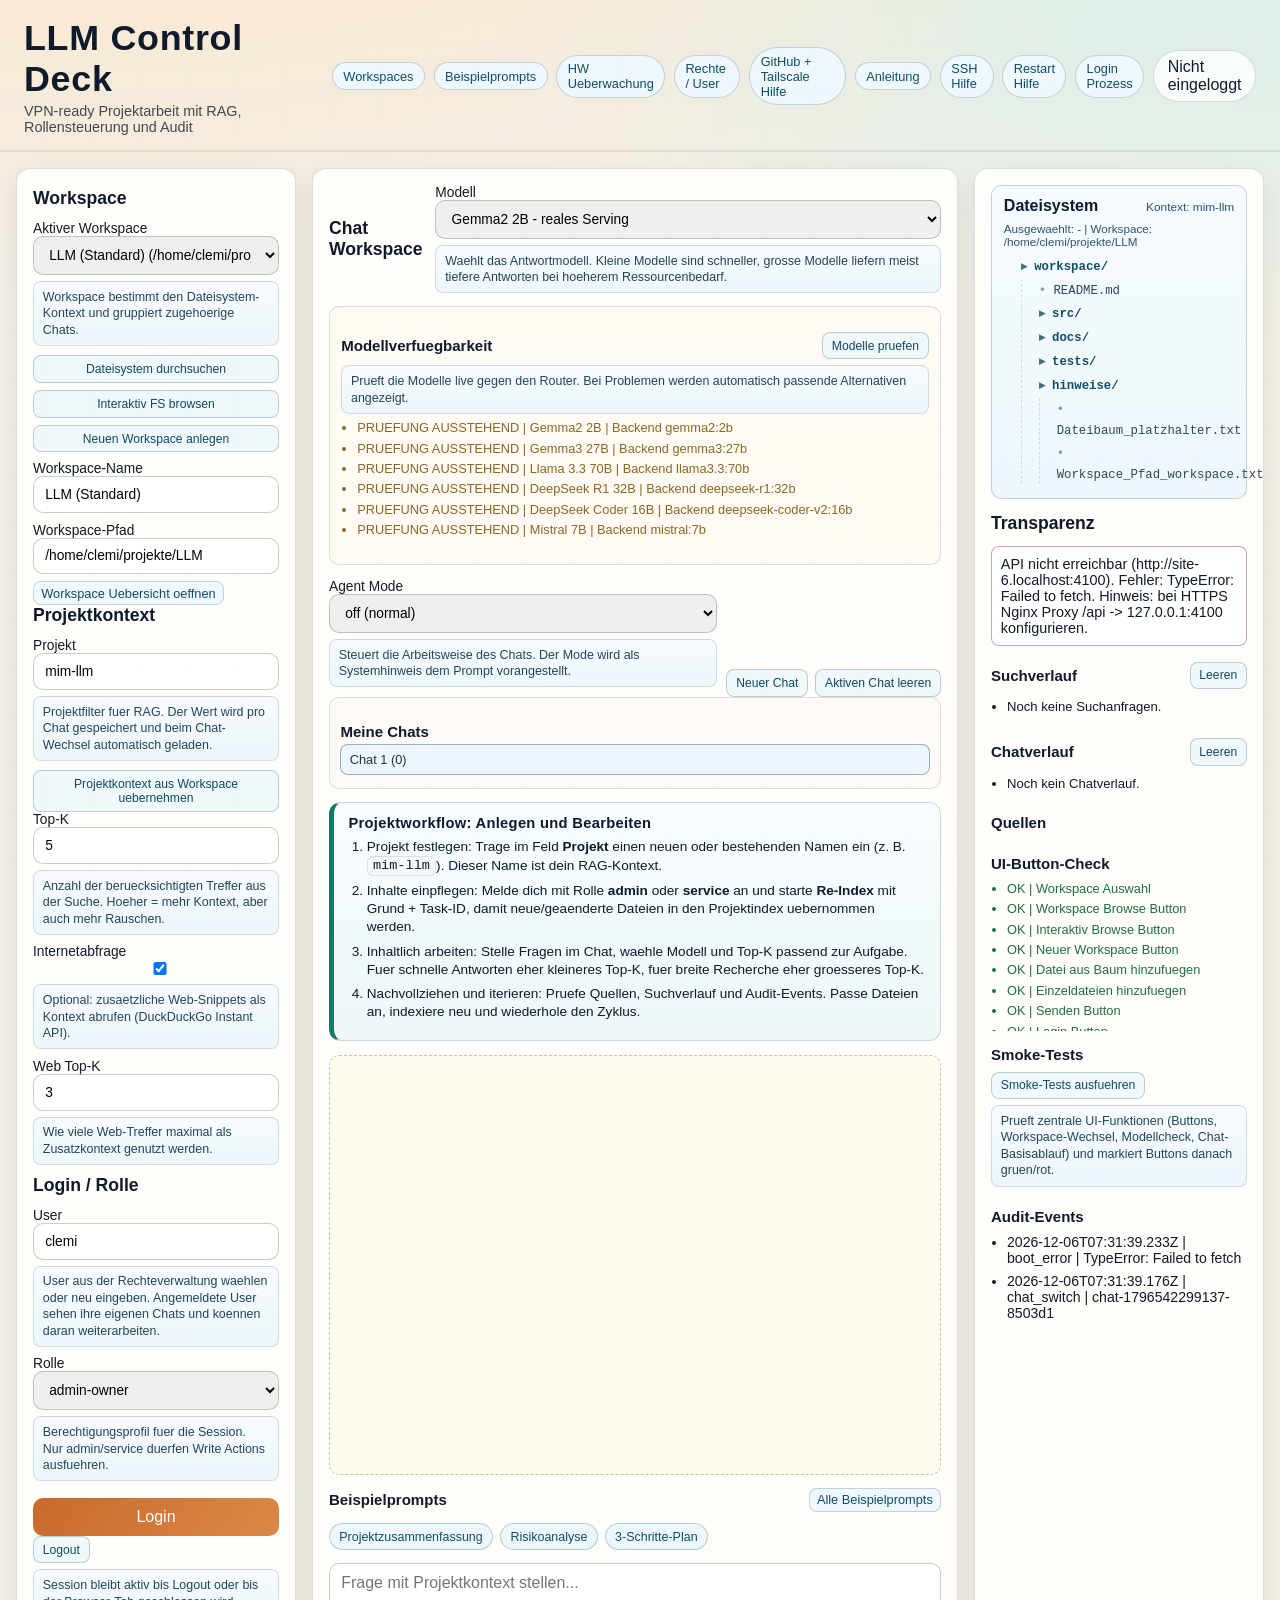
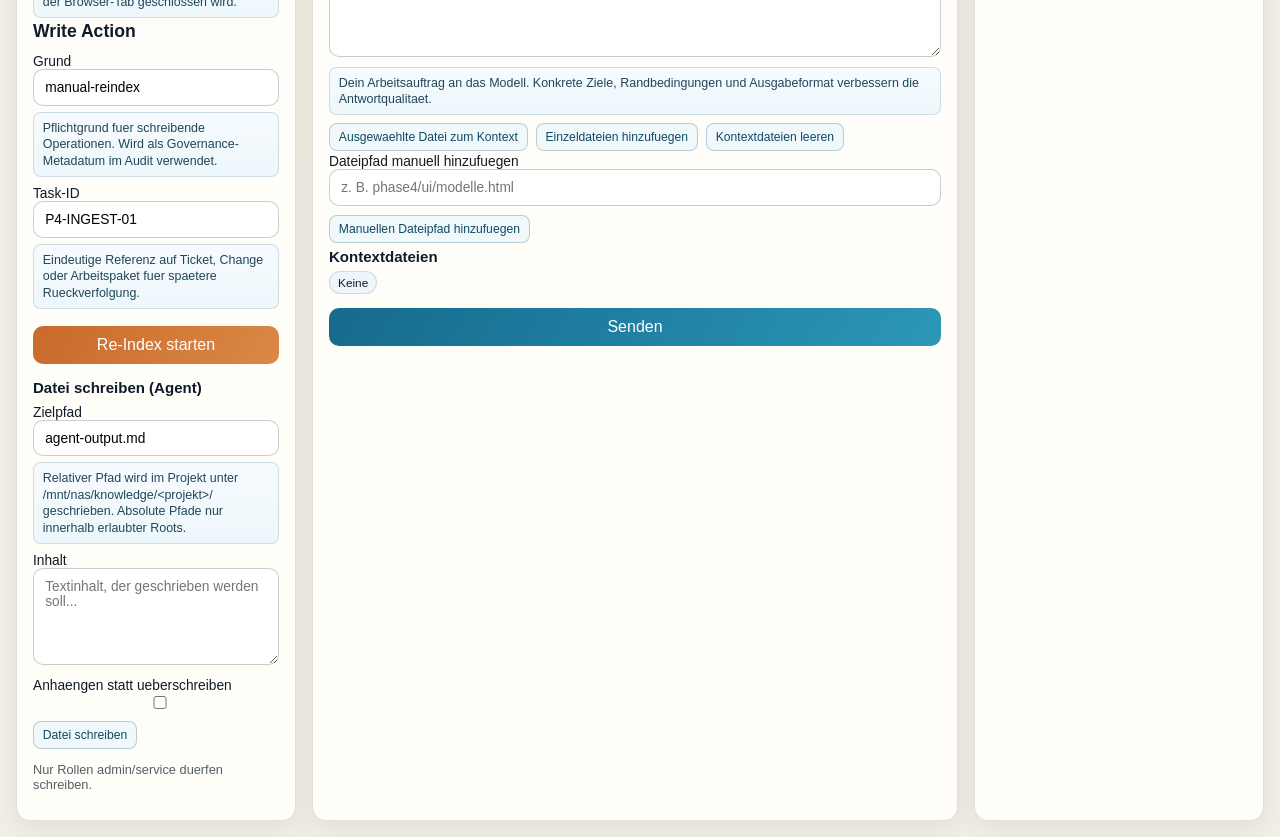
==== commit e5ed9b73: "Make web lookup optionally available with robust fallback" ====
--- a/phase4/ui/index.html
+++ b/phase4/ui/index.html
@@ -59,7 +59,7 @@
         <p class="fieldHelp">Anzahl der beruecksichtigten Treffer aus der Suche. Hoeher = mehr Kontext, aber auch mehr Rauschen.</p>
       </label>
       <label>Internetabfrage
-        <input id="useWebInput" type="checkbox" />
+        <input id="useWebInput" type="checkbox" checked />
         <p class="fieldHelp">Optional: zusaetzliche Web-Snippets als Kontext abrufen (DuckDuckGo Instant API).</p>
       </label>
       <label>Web Top-K
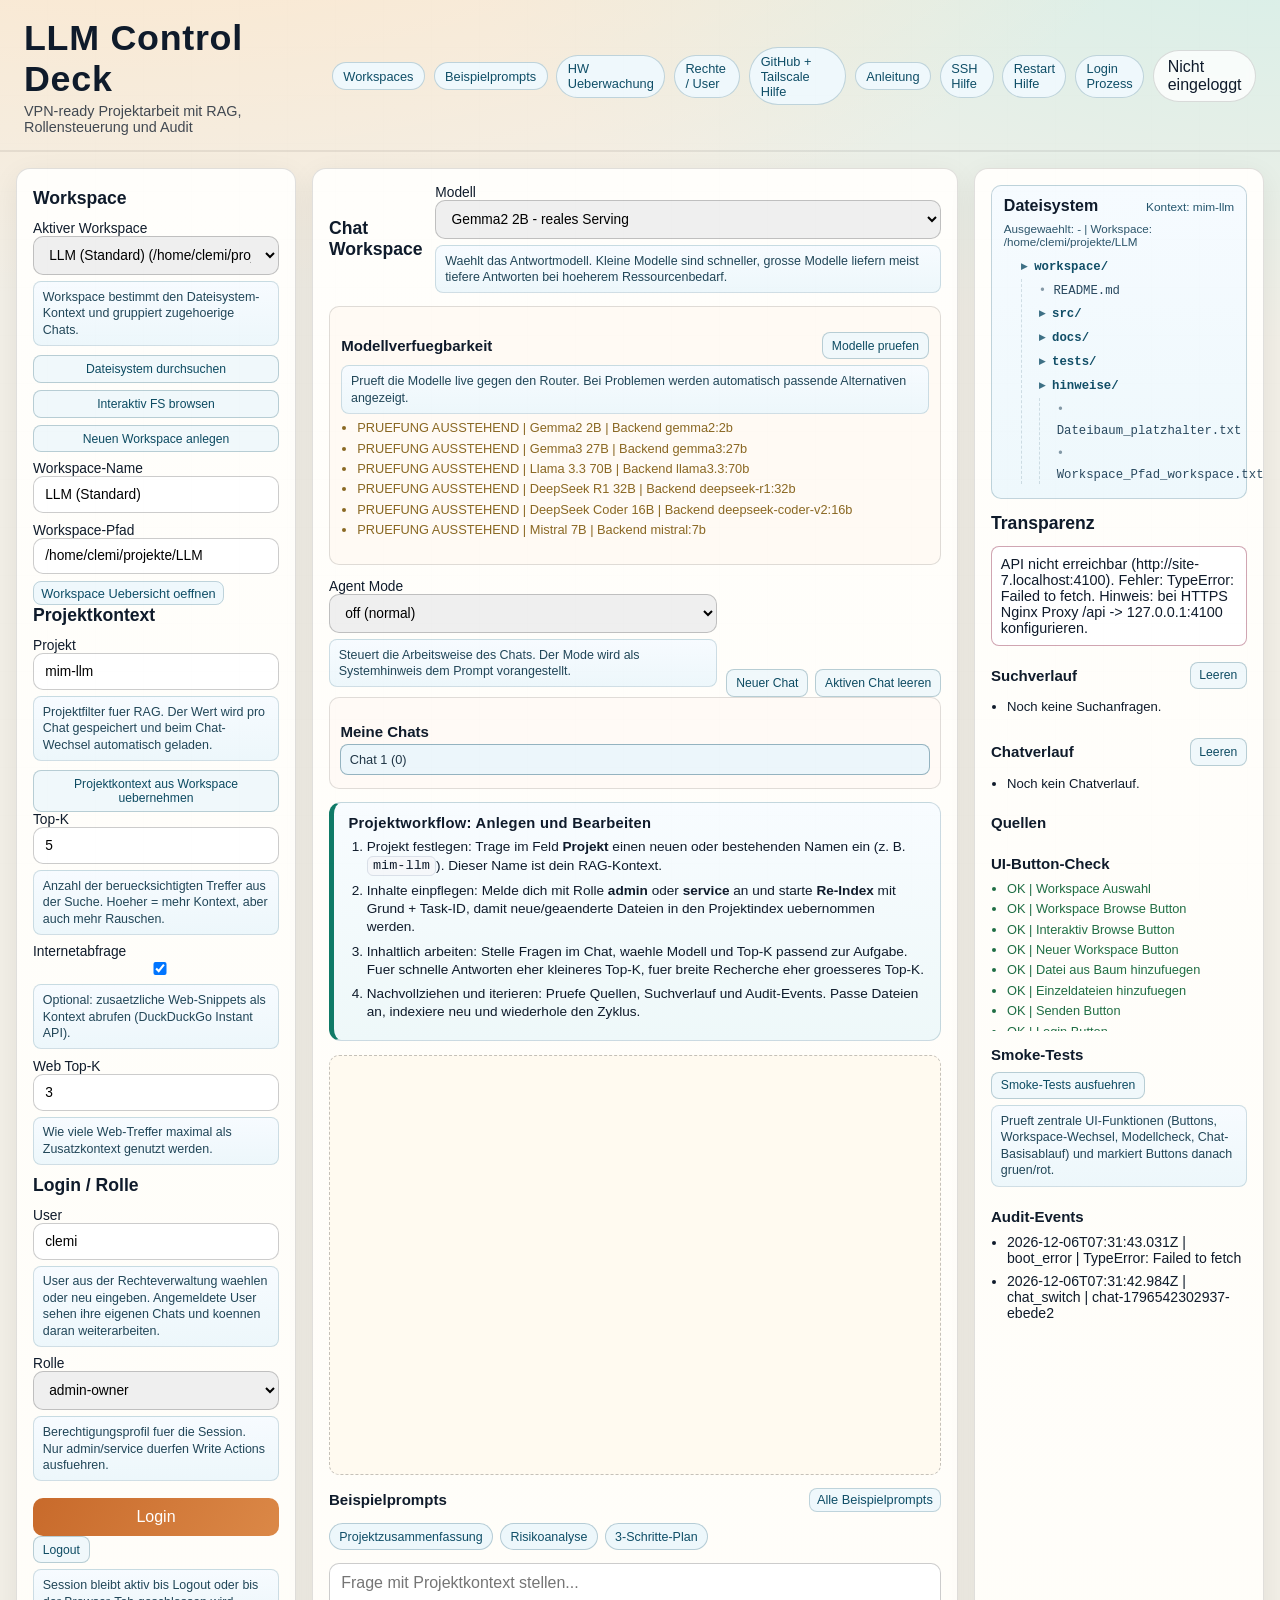
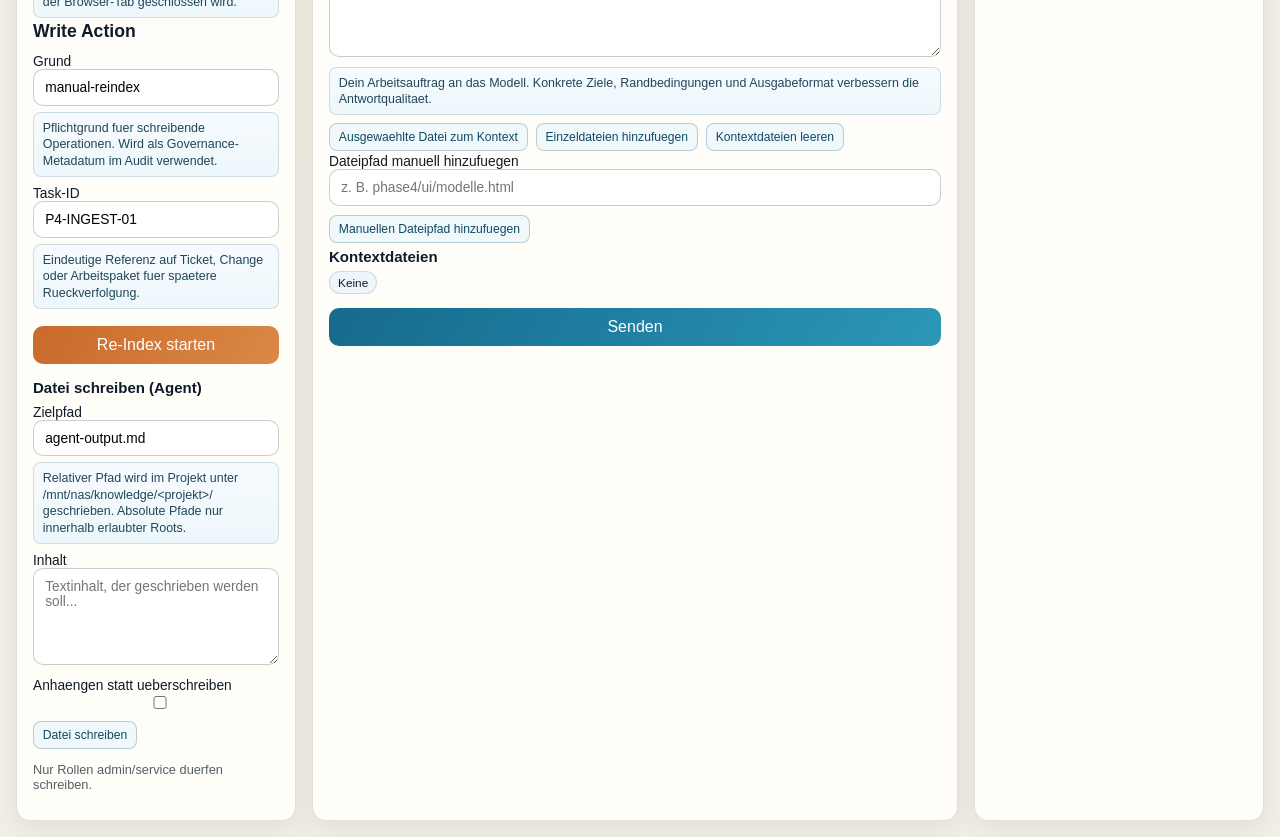
==== commit aa4e56c9: "Add no-context mode for chat answers" ====
--- a/phase4/ui/index.html
+++ b/phase4/ui/index.html
@@ -142,6 +142,7 @@
             <option value="planner">planner (strukturierte Plaene)</option>
             <option value="coder">coder (Codefokus)</option>
             <option value="reviewer">reviewer (Risiken und Checks)</option>
+            <option value="no_context">no_context (Kontext deaktiviert)</option>
           </select>
           <p class="fieldHelp">Steuert die Arbeitsweise des Chats. Der Mode wird als Systemhinweis dem Prompt vorangestellt.</p>
         </label>
--- a/phase4/ui/styles.css
+++ b/phase4/ui/styles.css
@@ -496,6 +496,16 @@
 }
 .sources, .audit { margin: 0; padding-left: 1rem; max-height: 180px; overflow: auto; }
 .sources li, .audit li { margin-bottom: .45rem; font-size: .88rem; }
+.sources li.sourceStrategyBadge {
+  list-style: none;
+  margin-left: -1rem;
+  padding: .28rem .48rem;
+  border-radius: 7px;
+  border: 1px solid #0d4b6240;
+  background: #eef8fb;
+  color: #0d4b62;
+  font-size: .8rem;
+}
 .healthList {
   margin: .4rem 0 .8rem;
   padding-left: 1rem;
